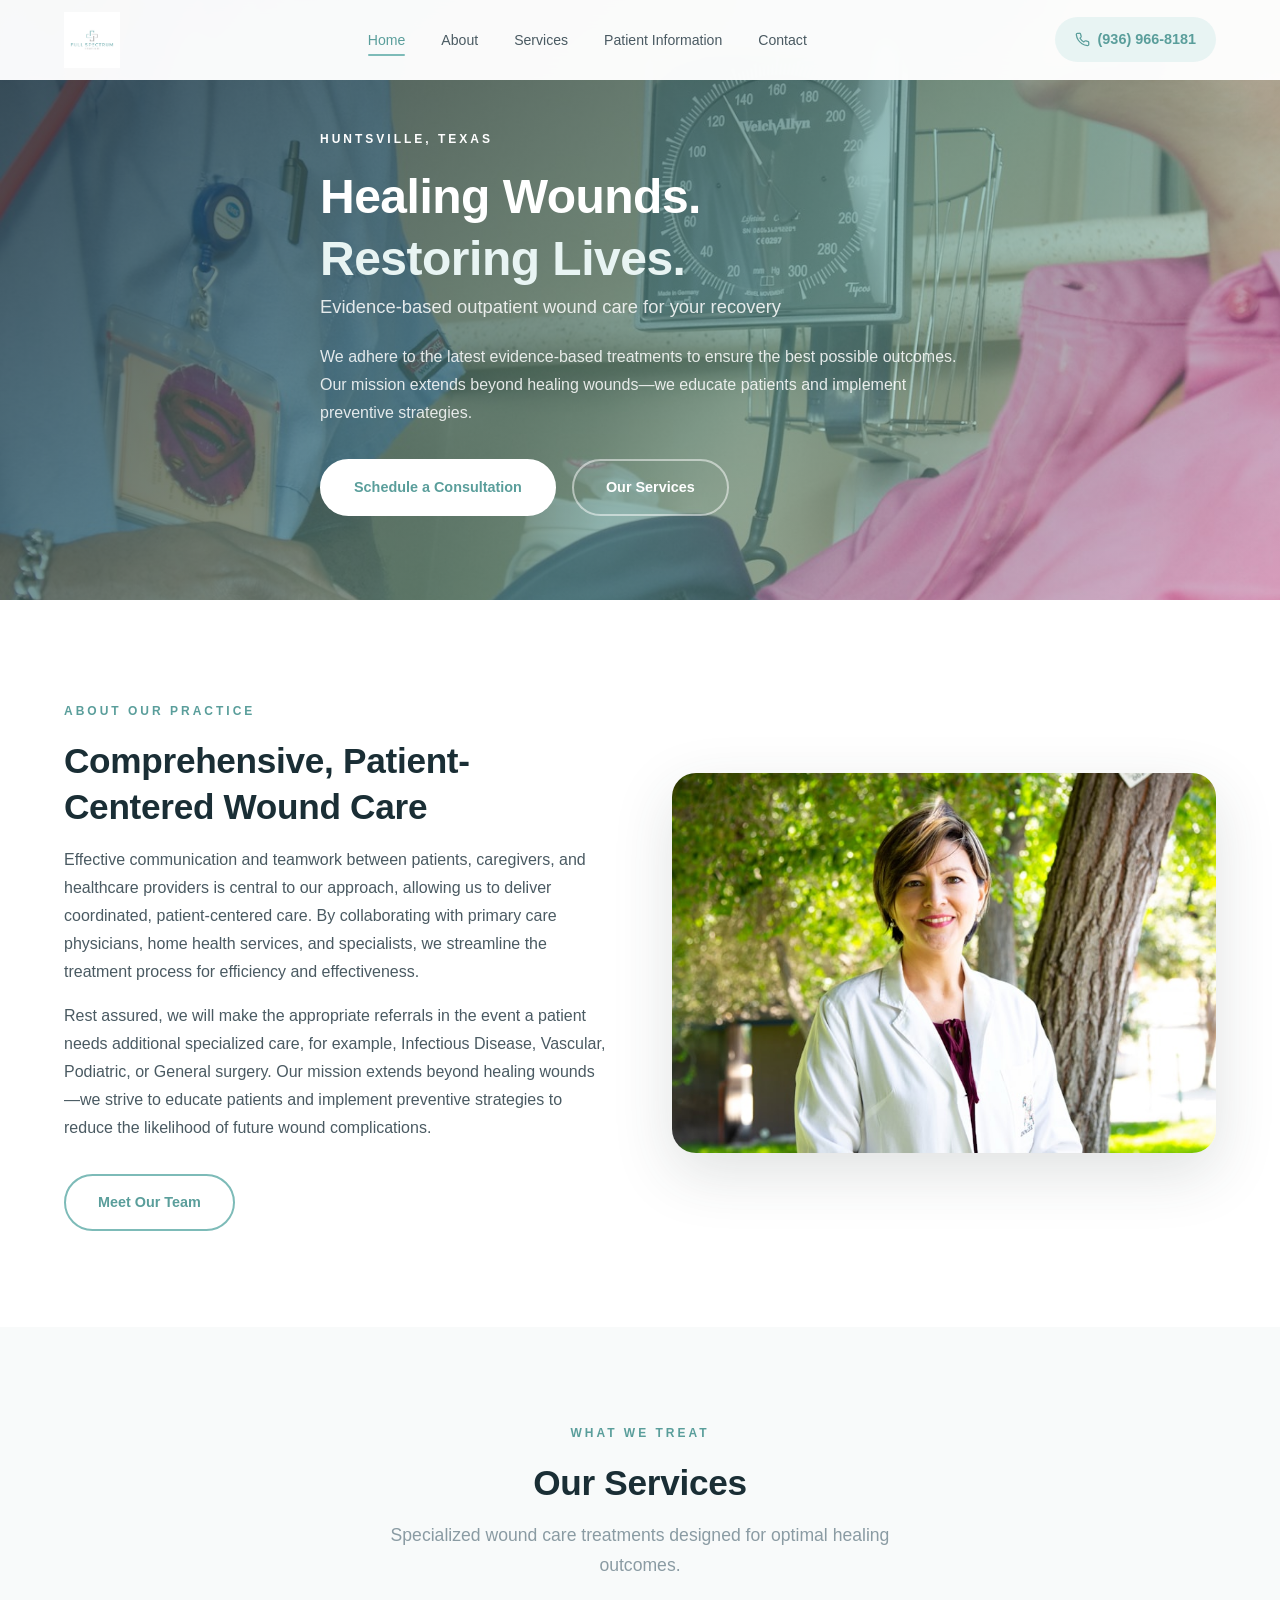
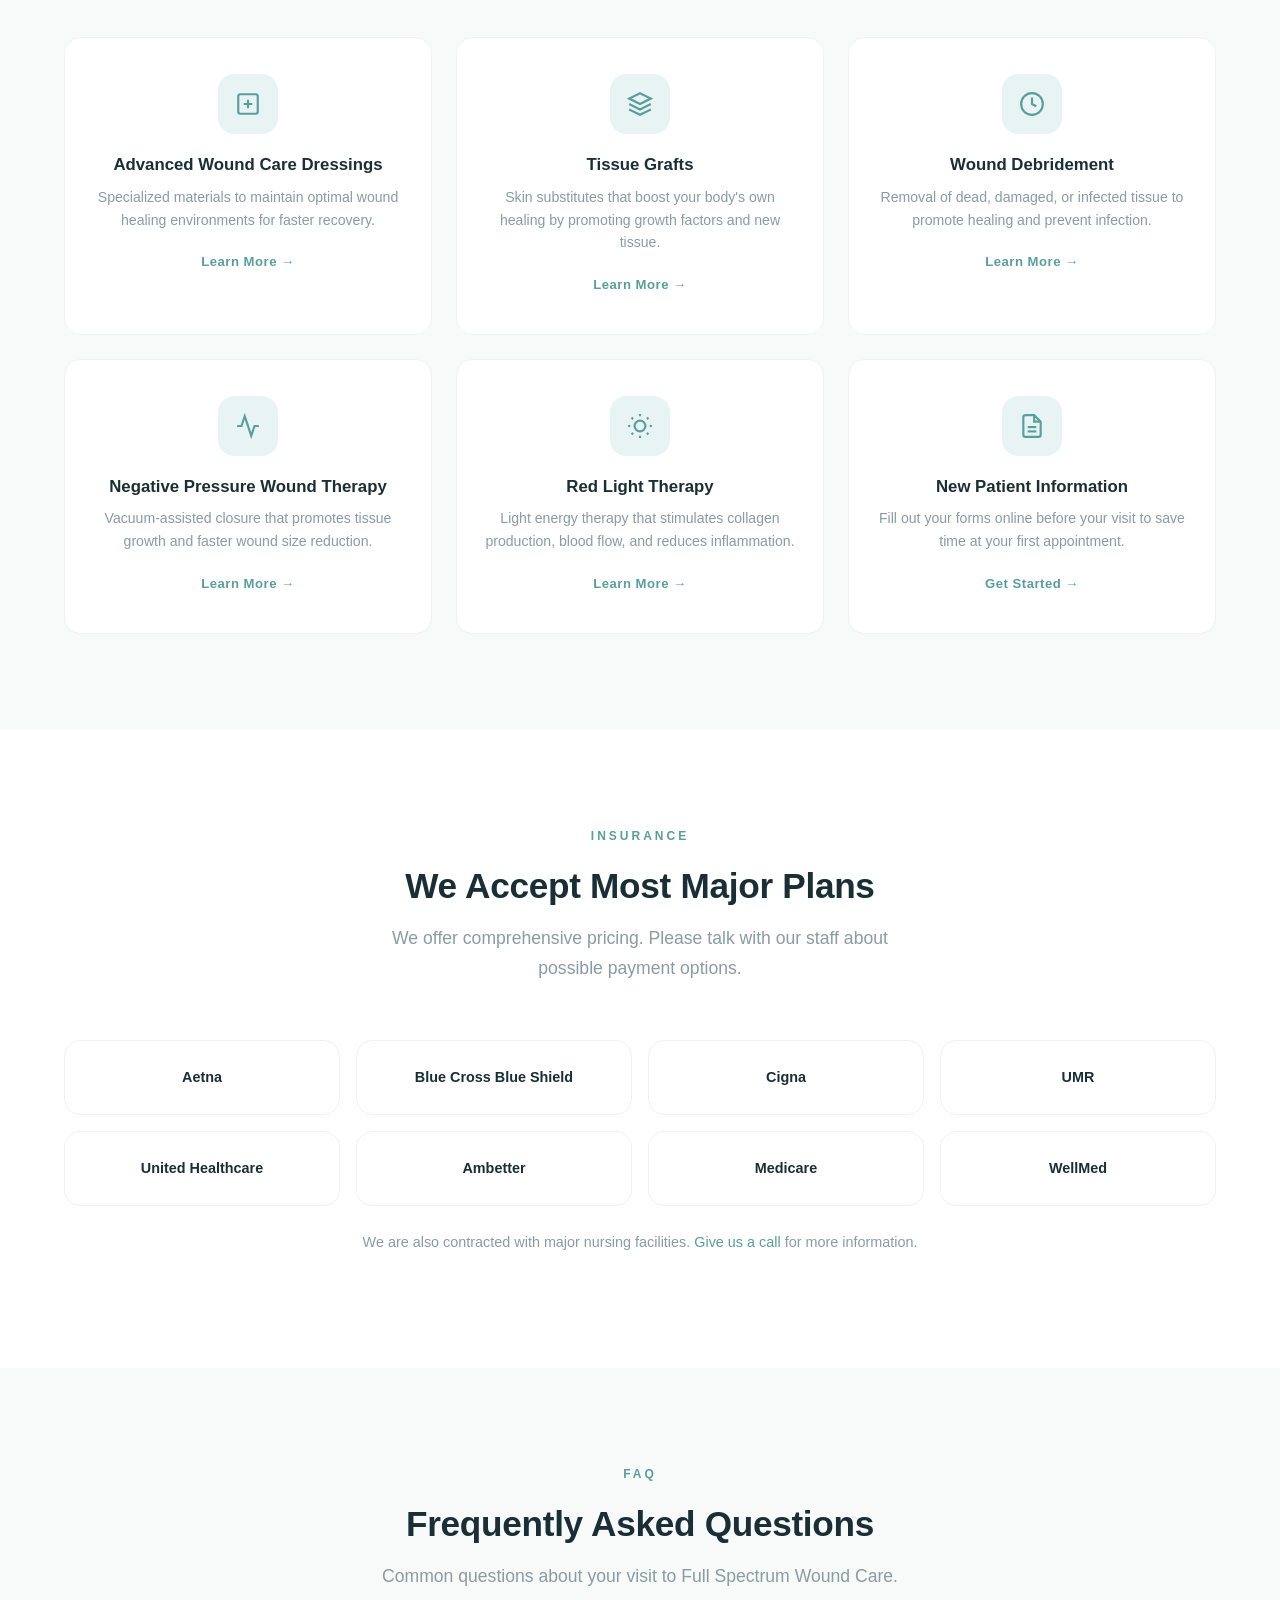
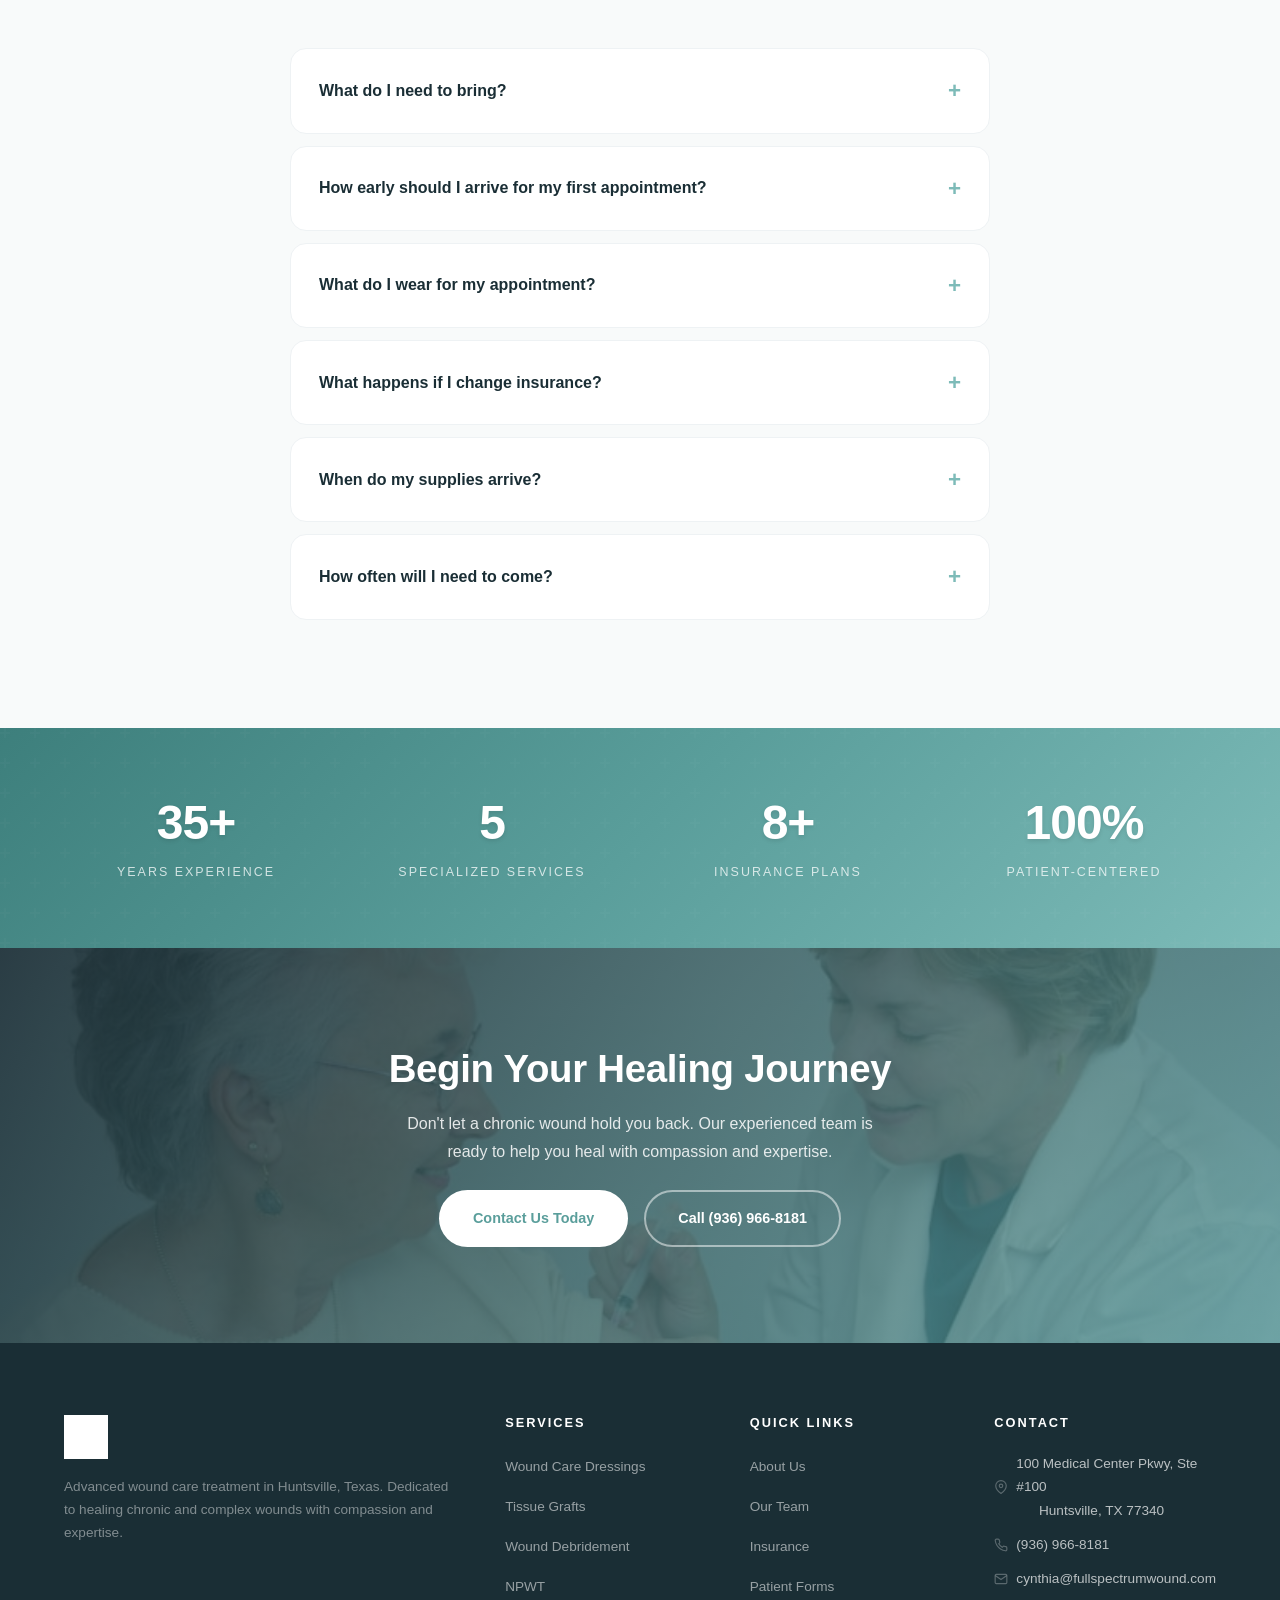
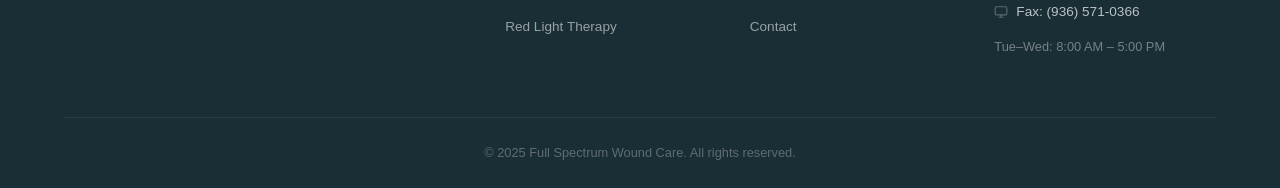
==== index.html @ 44444a61 "v2: major polish - dark hero overlay, gradient stats bar, pill buttons, fixed white space, better sh" ====
<!DOCTYPE html>
<html lang="en">
<head>
  <meta charset="UTF-8">
  <meta name="viewport" content="width=device-width, initial-scale=1.0">
  <title>Full Spectrum Wound Care | Huntsville, TX</title>
  <link rel="icon" href="favicon.ico" />
  <link rel="stylesheet" href="styles.css" />
</head>
<body>

  <!-- Navigation -->
  <nav class="navbar">
    <div class="container">
      <a href="index.html" class="nav-logo"><img src="logo.png" alt="Full Spectrum Wound Care" /></a>
      <ul class="nav-links">
        <li><a href="index.html" class="active">Home</a></li>
        <li><a href="about.html">About</a></li>
        <li><a href="services.html">Services</a></li>
        <li><a href="patient-info.html">Patient Information</a></li>
        <li><a href="contact.html">Contact</a></li>
      </ul>
      <a href="tel:9369668181" class="nav-phone">
        <svg viewBox="0 0 24 24" fill="none" stroke="currentColor" stroke-width="2"><path d="M22 16.92v3a2 2 0 01-2.18 2 19.79 19.79 0 01-8.63-3.07 19.5 19.5 0 01-6-6 19.79 19.79 0 01-3.07-8.67A2 2 0 014.11 2h3a2 2 0 012 1.72c.127.96.361 1.903.7 2.81a2 2 0 01-.45 2.11L8.09 9.91a16 16 0 006 6l1.27-1.27a2 2 0 012.11-.45c.907.339 1.85.573 2.81.7A2 2 0 0122 16.92z"/></svg>
        (936) 966-8181
      </a>
      <button class="mobile-toggle" aria-label="Menu">
        <span></span><span></span><span></span>
      </button>
    </div>
  </nav>

  <!-- Hero -->
  <section class="hero-with-image">
    <style>.hero-with-image::before { background-image: url('images/hero-bg.jpg'); }</style>
    <div class="container">
      <div class="hero-content">
        <span class="section-label">Huntsville, Texas</span>
        <h1>Healing Wounds.<br><span>Restoring Lives.</span></h1>
        <p class="tagline">Evidence-based outpatient wound care for your recovery</p>
        <p>We adhere to the latest evidence-based treatments to ensure the best possible outcomes. Our mission extends beyond healing wounds—we educate patients and implement preventive strategies.</p>
        <div class="hero-buttons">
          <a href="contact.html" class="btn btn-white">Schedule a Consultation</a>
          <a href="services.html" class="btn btn-white-outline">Our Services</a>
        </div>
      </div>
    </div>
  </section>

  <!-- About Intro with Image -->
  <section class="section">
    <div class="container">
      <div class="feature-row fade-in">
        <div>
          <span class="section-label">About Our Practice</span>
          <h2>Comprehensive, Patient-Centered Wound Care</h2>
          <p>Effective communication and teamwork between patients, caregivers, and healthcare providers is central to our approach, allowing us to deliver coordinated, patient-centered care. By collaborating with primary care physicians, home health services, and specialists, we streamline the treatment process for efficiency and effectiveness.</p>
          <p>Rest assured, we will make the appropriate referrals in the event a patient needs additional specialized care, for example, Infectious Disease, Vascular, Podiatric, or General surgery. Our mission extends beyond healing wounds—we strive to educate patients and implement preventive strategies to reduce the likelihood of future wound complications.</p>
          <a href="about.html" class="btn btn-outline" style="margin-top: 16px;">Meet Our Team</a>
        </div>
        <div class="feature-image">
          <img src="images/nurse-care.jpg" alt="Healthcare provider caring for a patient" />
        </div>
      </div>
    </div>
  </section>

  <!-- Services -->
  <section class="section section-alt">
    <div class="container">
      <div class="fade-in">
        <span class="section-label" style="display: block; text-align: center;">What We Treat</span>
        <h2 class="section-title">Our Services</h2>
        <p class="section-subtitle">Specialized wound care treatments designed for optimal healing outcomes.</p>
      </div>
      <div class="services-grid">
        <a href="services.html#advanced-dressings" class="service-card fade-in">
          <div class="service-icon">
            <svg viewBox="0 0 24 24" fill="none" stroke="currentColor" stroke-width="2"><rect x="3" y="3" width="18" height="18" rx="2"/><path d="M12 8v8m-4-4h8"/></svg>
          </div>
          <h3>Advanced Wound Care Dressings</h3>
          <p>Specialized materials to maintain optimal wound healing environments for faster recovery.</p>
          <span class="learn-more">Learn More →</span>
        </a>
        <a href="services.html#tissue-grafts" class="service-card fade-in">
          <div class="service-icon">
            <svg viewBox="0 0 24 24" fill="none" stroke="currentColor" stroke-width="2"><path d="M12 2L2 7l10 5 10-5-10-5zM2 17l10 5 10-5M2 12l10 5 10-5"/></svg>
          </div>
          <h3>Tissue Grafts</h3>
          <p>Skin substitutes that boost your body's own healing by promoting growth factors and new tissue.</p>
          <span class="learn-more">Learn More →</span>
        </a>
        <a href="services.html#debridement" class="service-card fade-in">
          <div class="service-icon">
            <svg viewBox="0 0 24 24" fill="none" stroke="currentColor" stroke-width="2"><circle cx="12" cy="12" r="10"/><path d="M12 6v6l4 2"/></svg>
          </div>
          <h3>Wound Debridement</h3>
          <p>Removal of dead, damaged, or infected tissue to promote healing and prevent infection.</p>
          <span class="learn-more">Learn More →</span>
        </a>
        <a href="services.html#npwt" class="service-card fade-in">
          <div class="service-icon">
            <svg viewBox="0 0 24 24" fill="none" stroke="currentColor" stroke-width="2"><path d="M22 12h-4l-3 9L9 3l-3 9H2"/></svg>
          </div>
          <h3>Negative Pressure Wound Therapy</h3>
          <p>Vacuum-assisted closure that promotes tissue growth and faster wound size reduction.</p>
          <span class="learn-more">Learn More →</span>
        </a>
        <a href="services.html#red-light" class="service-card fade-in">
          <div class="service-icon">
            <svg viewBox="0 0 24 24" fill="none" stroke="currentColor" stroke-width="2"><circle cx="12" cy="12" r="5"/><path d="M12 1v2m0 18v2M4.22 4.22l1.42 1.42m12.72 12.72l1.42 1.42M1 12h2m18 0h2M4.22 19.78l1.42-1.42M18.36 5.64l1.42-1.42"/></svg>
          </div>
          <h3>Red Light Therapy</h3>
          <p>Light energy therapy that stimulates collagen production, blood flow, and reduces inflammation.</p>
          <span class="learn-more">Learn More →</span>
        </a>
        <a href="patient-info.html" class="service-card fade-in">
          <div class="service-icon">
            <svg viewBox="0 0 24 24" fill="none" stroke="currentColor" stroke-width="2"><path d="M14 2H6a2 2 0 00-2 2v16a2 2 0 002 2h12a2 2 0 002-2V8z"/><polyline points="14 2 14 8 20 8"/><line x1="16" y1="13" x2="8" y2="13"/><line x1="16" y1="17" x2="8" y2="17"/></svg>
          </div>
          <h3>New Patient Information</h3>
          <p>Fill out your forms online before your visit to save time at your first appointment.</p>
          <span class="learn-more">Get Started →</span>
        </a>
      </div>
    </div>
  </section>

  <!-- Insurance -->
  <section class="section">
    <div class="container">
      <div class="fade-in">
        <span class="section-label" style="display: block; text-align: center;">Insurance</span>
        <h2 class="section-title">We Accept Most Major Plans</h2>
        <p class="section-subtitle">We offer comprehensive pricing. Please talk with our staff about possible payment options.</p>
      </div>
      <div class="insurance-grid fade-in">
        <div class="insurance-item">Aetna</div>
        <div class="insurance-item">Blue Cross Blue Shield</div>
        <div class="insurance-item">Cigna</div>
        <div class="insurance-item">UMR</div>
        <div class="insurance-item">United Healthcare</div>
        <div class="insurance-item">Ambetter</div>
        <div class="insurance-item">Medicare</div>
        <div class="insurance-item">WellMed</div>
      </div>
      <p style="text-align: center; margin-top: 24px; color: var(--text-light); font-size: 0.9rem;">We are also contracted with major nursing facilities. <a href="contact.html">Give us a call</a> for more information.</p>
    </div>
  </section>

  <!-- FAQ -->
  <section class="section section-alt">
    <div class="container">
      <div class="fade-in">
        <span class="section-label" style="display: block; text-align: center;">FAQ</span>
        <h2 class="section-title">Frequently Asked Questions</h2>
        <p class="section-subtitle">Common questions about your visit to Full Spectrum Wound Care.</p>
      </div>
      <div style="max-width: 700px; margin: 0 auto;" class="fade-in">
        <div class="faq-item">
          <div class="faq-question">What do I need to bring? <span class="icon">+</span></div>
          <div class="faq-answer"><div class="faq-answer-inner">Any supplies you use for your wound.</div></div>
        </div>
        <div class="faq-item">
          <div class="faq-question">How early should I arrive for my first appointment? <span class="icon">+</span></div>
          <div class="faq-answer"><div class="faq-answer-inner">If you have already filled out your forms from the website, 10 minutes before your appointment is ideal. If you have not completed the forms, we recommend you arrive 15–20 minutes before your appointment.</div></div>
        </div>
        <div class="faq-item">
          <div class="faq-question">What do I wear for my appointment? <span class="icon">+</span></div>
          <div class="faq-answer"><div class="faq-answer-inner">Comfortable clothing that allows easy access to expose the wound.</div></div>
        </div>
        <div class="faq-item">
          <div class="faq-question">What happens if I change insurance? <span class="icon">+</span></div>
          <div class="faq-answer"><div class="faq-answer-inner">Please give us a call or let us know at your next appointment.</div></div>
        </div>
        <div class="faq-item">
          <div class="faq-question">When do my supplies arrive? <span class="icon">+</span></div>
          <div class="faq-answer"><div class="faq-answer-inner">Your supplies will arrive within 1 week from your first appointment. If not, please give us a call. We do not send supplies if you have home health.</div></div>
        </div>
        <div class="faq-item">
          <div class="faq-question">How often will I need to come? <span class="icon">+</span></div>
          <div class="faq-answer"><div class="faq-answer-inner">Once a week until the wound clears up. Wound care is very patient-specific and your treatment plan is tailored to fit your situation.</div></div>
        </div>
      </div>
    </div>
  </section>

  <!-- Stats -->
  <div class="stats-bar">
    <div class="container">
      <div class="stats-grid">
        <div class="stat-item"><h3>35+</h3><p>Years Experience</p></div>
        <div class="stat-item"><h3>5</h3><p>Specialized Services</p></div>
        <div class="stat-item"><h3>8+</h3><p>Insurance Plans</p></div>
        <div class="stat-item"><h3>100%</h3><p>Patient-Centered</p></div>
      </div>
    </div>
  </div>

  <!-- CTA with background -->
  <section class="cta-section">
    <div class="container">
      <h2>Begin Your Healing Journey</h2>
      <p style="max-width: 500px; margin: 0 auto 24px;">Don't let a chronic wound hold you back. Our experienced team is ready to help you heal with compassion and expertise.</p>
      <div style="display: flex; gap: 16px; justify-content: center; flex-wrap: wrap;">
        <a href="contact.html" class="btn btn-white">Contact Us Today</a>
        <a href="tel:9369668181" class="btn btn-white-outline">Call (936) 966-8181</a>
      </div>
    </div>
  </section>

  <!-- Footer -->
  <footer class="footer">
    <div class="container">
      <div class="footer-grid">
        <div class="footer-brand">
          <img src="logo.png" alt="Full Spectrum Wound Care" />
          <p>Advanced wound care treatment in Huntsville, Texas. Dedicated to healing chronic and complex wounds with compassion and expertise.</p>
        </div>
        <div>
          <h4>Services</h4>
          <ul>
            <li><a href="services.html#advanced-dressings">Wound Care Dressings</a></li>
            <li><a href="services.html#tissue-grafts">Tissue Grafts</a></li>
            <li><a href="services.html#debridement">Wound Debridement</a></li>
            <li><a href="services.html#npwt">NPWT</a></li>
            <li><a href="services.html#red-light">Red Light Therapy</a></li>
          </ul>
        </div>
        <div>
          <h4>Quick Links</h4>
          <ul>
            <li><a href="about.html">About Us</a></li>
            <li><a href="about.html">Our Team</a></li>
            <li><a href="patient-info.html">Insurance</a></li>
            <li><a href="new-patient-form.html">Patient Forms</a></li>
            <li><a href="contact.html">Contact</a></li>
          </ul>
        </div>
        <div class="footer-info">
          <h4>Contact</h4>
          <p><svg viewBox="0 0 24 24" fill="none" stroke="currentColor" stroke-width="2"><path d="M21 10c0 7-9 13-9 13s-9-6-9-13a9 9 0 0118 0z"/><circle cx="12" cy="10" r="3"/></svg> 100 Medical Center Pkwy, Ste #100<br>&nbsp;&nbsp;&nbsp;&nbsp;&nbsp;&nbsp;Huntsville, TX 77340</p>
          <p><svg viewBox="0 0 24 24" fill="none" stroke="currentColor" stroke-width="2"><path d="M22 16.92v3a2 2 0 01-2.18 2 19.79 19.79 0 01-8.63-3.07 19.5 19.5 0 01-6-6 19.79 19.79 0 01-3.07-8.67A2 2 0 014.11 2h3a2 2 0 012 1.72c.127.96.361 1.903.7 2.81a2 2 0 01-.45 2.11L8.09 9.91a16 16 0 006 6l1.27-1.27a2 2 0 012.11-.45c.907.339 1.85.573 2.81.7A2 2 0 0122 16.92z"/></svg> (936) 966-8181</p>
          <p><svg viewBox="0 0 24 24" fill="none" stroke="currentColor" stroke-width="2"><path d="M4 4h16c1.1 0 2 .9 2 2v12c0 1.1-.9 2-2 2H4c-1.1 0-2-.9-2-2V6c0-1.1.9-2 2-2z"/><polyline points="22,6 12,13 2,6"/></svg> cynthia@fullspectrumwound.com</p>
          <p><svg viewBox="0 0 24 24" fill="none" stroke="currentColor" stroke-width="2"><rect x="2" y="3" width="20" height="14" rx="2"/><path d="M8 21h8m-4-4v4"/></svg> Fax: (936) 571-0366</p>
          <p style="margin-top: 12px; font-size: 0.8rem; color: rgba(255,255,255,0.4);">Tue–Wed: 8:00 AM – 5:00 PM</p>
        </div>
      </div>
      <div class="footer-bottom">
        &copy; 2025 Full Spectrum Wound Care. All rights reserved.
      </div>
    </div>
  </footer>

  <button class="back-to-top" aria-label="Back to top">
    <svg width="20" height="20" viewBox="0 0 24 24" fill="none" stroke="currentColor" stroke-width="2"><polyline points="18 15 12 9 6 15"/></svg>
  </button>

  <script src="script.js"></script>
</body>
</html>
---- styles.css ----
/* ============================================
   Full Spectrum Wound Care — Styles v2
   Colors extracted from official logo
   Inspired by RestorixHealth, Medipark templates
   ============================================ */

:root {
  --teal: #7DBBB8;
  --teal-dark: #5a9e9b;
  --teal-darker: #3d7f7c;
  --teal-light: #e8f4f3;
  --teal-bg: #f2f9f8;
  --grey: #A8A9AB;
  --text-dark: #1a2e35;
  --text-heading: #2d3a3f;
  --text-body: #4a5a62;
  --text-light: #8a9ba3;
  --white: #ffffff;
  --off-white: #f8fafa;
  --border: #dce5e8;
  --border-light: #eef2f4;
  --shadow: rgba(45, 58, 63, 0.06);
  --shadow-md: rgba(45, 58, 63, 0.1);
  --shadow-lg: rgba(45, 58, 63, 0.15);
  --radius: 8px;
  --radius-lg: 16px;
  --radius-xl: 24px;
  --max-width: 1200px;
  --nav-height: 80px;
}

/* Reset & Base */
*, *::before, *::after { margin: 0; padding: 0; box-sizing: border-box; }

html { scroll-behavior: smooth; font-size: 16px; }

body {
  font-family: 'Segoe UI', -apple-system, BlinkMacSystemFont, 'Helvetica Neue', Arial, sans-serif;
  color: var(--text-body);
  background: var(--white);
  line-height: 1.75;
  -webkit-font-smoothing: antialiased;
}

img { max-width: 100%; height: auto; display: block; }
a { color: var(--teal-dark); text-decoration: none; transition: color 0.2s; }
a:hover { color: var(--teal-darker); }

h1, h2, h3, h4, h5 { color: var(--text-dark); line-height: 1.3; font-weight: 700; }
h1 { font-size: 3rem; letter-spacing: -0.5px; }
h2 { font-size: 2.2rem; margin-bottom: 1rem; letter-spacing: -0.3px; }
h3 { font-size: 1.35rem; margin-bottom: 0.75rem; }
h4 { font-size: 1.1rem; margin-bottom: 0.5rem; }
p { margin-bottom: 1rem; }

.container { max-width: var(--max-width); margin: 0 auto; padding: 0 24px; }
.section { padding: 96px 0; }
.section-alt { background: var(--off-white); }
.section-teal { background: var(--teal-bg); }
.section-title { text-align: center; margin-bottom: 16px; }
.section-subtitle {
  text-align: center; color: var(--text-light); font-size: 1.1rem;
  margin-bottom: 56px; max-width: 560px; margin-left: auto; margin-right: auto; line-height: 1.7;
}
.section-label {
  display: inline-block; color: var(--teal-dark); font-size: 0.75rem; font-weight: 700;
  text-transform: uppercase; letter-spacing: 3px; margin-bottom: 16px;
}

/* ============================================
   Navigation
   ============================================ */
.navbar {
  position: fixed; top: 0; left: 0; right: 0; height: var(--nav-height);
  background: rgba(255, 255, 255, 0.97); backdrop-filter: blur(12px);
  border-bottom: 1px solid transparent; z-index: 1000; transition: all 0.3s;
}
.navbar.scrolled { border-bottom-color: var(--border-light); box-shadow: 0 1px 24px var(--shadow); }
.navbar .container { display: flex; align-items: center; justify-content: space-between; height: 100%; }
.nav-logo img { height: 56px; width: auto; }
.nav-links { display: flex; align-items: center; gap: 36px; list-style: none; }
.nav-links a {
  color: var(--text-body); font-size: 0.88rem; font-weight: 500;
  position: relative; padding: 4px 0; transition: color 0.2s;
}
.nav-links a::after {
  content: ''; position: absolute; bottom: -4px; left: 0; width: 0; height: 2px;
  background: var(--teal); border-radius: 1px; transition: width 0.3s;
}
.nav-links a:hover::after, .nav-links a.active::after { width: 100%; }
.nav-links a:hover, .nav-links a.active { color: var(--teal-dark); }
.nav-phone {
  display: flex; align-items: center; gap: 8px; color: var(--teal-dark);
  font-weight: 700; font-size: 0.9rem; background: var(--teal-light);
  padding: 10px 20px; border-radius: 50px; transition: all 0.2s;
}
.nav-phone:hover { background: var(--teal); color: white; }
.nav-phone svg { width: 15px; height: 15px; }
.mobile-toggle { display: none; background: none; border: none; cursor: pointer; padding: 8px; }
.mobile-toggle span { display: block; width: 22px; height: 2px; background: var(--text-dark); margin: 5px 0; transition: all 0.3s; border-radius: 1px; }

/* ============================================
   Hero
   ============================================ */
.hero {
  padding: 160px 0 96px;
  background: linear-gradient(160deg, var(--white) 0%, var(--teal-bg) 50%, var(--teal-light) 100%);
  position: relative; overflow: hidden;
}
.hero::before {
  content: ''; position: absolute; top: -50%; right: -20%; width: 600px; height: 600px;
  background: radial-gradient(circle, rgba(125, 187, 184, 0.08) 0%, transparent 70%); border-radius: 50%;
}
.hero-with-image {
  padding: 0; position: relative; overflow: hidden; min-height: 600px;
  display: flex; align-items: center;
}
.hero-with-image::before {
  content: ''; position: absolute; inset: 0; background-size: cover; background-position: center; z-index: 0;
}
.hero-with-image::after {
  content: ''; position: absolute; inset: 0;
  background: linear-gradient(135deg, rgba(26,46,53,0.82) 0%, rgba(90,158,155,0.6) 60%, rgba(125,187,184,0.3) 100%);
  z-index: 1;
}
.hero-with-image .container { position: relative; z-index: 2; padding-top: 120px; padding-bottom: 80px; }
.hero-with-image h1, .hero-with-image p, .hero-with-image .tagline, .hero-with-image .section-label { color: white; }
.hero-with-image h1 span { color: var(--teal-light); }
.hero-with-image .tagline { opacity: 0.85; }
.hero-with-image p { color: rgba(255,255,255,0.85); }

.hero-content { max-width: 640px; }
.hero h1 span { color: var(--teal); }
.tagline { font-size: 1.15rem; color: var(--text-light); margin-bottom: 20px; font-weight: 400; }
.hero-buttons { display: flex; gap: 16px; flex-wrap: wrap; margin-top: 32px; }

/* Buttons */
.btn {
  display: inline-flex; align-items: center; gap: 8px; padding: 14px 32px;
  border-radius: 50px; font-size: 0.9rem; font-weight: 600; cursor: pointer;
  transition: all 0.3s; border: 2px solid transparent; text-decoration: none;
}
.btn-primary { background: var(--teal); color: var(--white); border-color: var(--teal); }
.btn-primary:hover {
  background: var(--teal-dark); border-color: var(--teal-dark); color: var(--white);
  transform: translateY(-2px); box-shadow: 0 8px 24px rgba(125, 187, 184, 0.35);
}
.btn-outline { background: transparent; color: var(--teal-dark); border-color: var(--teal); }
.btn-outline:hover { background: var(--teal); color: var(--white); transform: translateY(-2px); }
.btn-white { background: white; color: var(--teal-dark); border-color: white; }
.btn-white:hover { background: var(--teal-light); transform: translateY(-2px); }
.btn-white-outline { background: transparent; color: white; border-color: rgba(255,255,255,0.5); }
.btn-white-outline:hover { background: rgba(255,255,255,0.15); border-color: white; color: white; }

/* ============================================
   Feature Row (image + text side by side)
   ============================================ */
.feature-row { display: grid; grid-template-columns: 1fr 1fr; gap: 64px; align-items: center; }
.feature-row.reverse { direction: rtl; }
.feature-row.reverse > * { direction: ltr; }
.feature-image { border-radius: var(--radius-xl); overflow: hidden; box-shadow: 0 20px 60px var(--shadow-lg); }
.feature-image img { width: 100%; height: 380px; object-fit: cover; }

/* ============================================
   Service Cards
   ============================================ */
.services-grid { display: grid; grid-template-columns: repeat(3, 1fr); gap: 24px; }
.service-card {
  background: var(--white); border: 1px solid var(--border-light); border-radius: var(--radius-lg);
  padding: 36px 28px; text-align: center; transition: all 0.3s; text-decoration: none; display: block;
}
.service-card:hover {
  transform: translateY(-6px); box-shadow: 0 16px 48px var(--shadow-md);
  border-color: var(--teal);
}
.service-icon {
  width: 60px; height: 60px; background: var(--teal-light); border-radius: var(--radius-lg);
  display: flex; align-items: center; justify-content: center; margin: 0 auto 20px; color: var(--teal-dark);
  transition: all 0.3s;
}
.service-card:hover .service-icon { background: var(--teal); color: white; }
.service-icon svg { width: 26px; height: 26px; }
.service-card h3 { font-size: 1.05rem; margin-bottom: 10px; color: var(--text-dark); }
.service-card p { font-size: 0.88rem; color: var(--text-light); margin-bottom: 16px; line-height: 1.6; }
.service-card .learn-more { color: var(--teal-dark); font-size: 0.82rem; font-weight: 600; letter-spacing: 0.5px; }

/* ============================================
   Stats Bar
   ============================================ */
.stats-bar {
  background: linear-gradient(135deg, var(--teal-darker) 0%, var(--teal-dark) 50%, var(--teal) 100%);
  padding: 56px 0; position: relative; overflow: hidden;
}
.stats-bar::before {
  content: ''; position: absolute; inset: 0;
  background: url("data:image/svg+xml,%3Csvg width='60' height='60' viewBox='0 0 60 60' xmlns='http://www.w3.org/2000/svg'%3E%3Cg fill='none' fill-rule='evenodd'%3E%3Cg fill='%23ffffff' fill-opacity='0.04'%3E%3Cpath d='M36 34v-4h-2v4h-4v2h4v4h2v-4h4v-2h-4zm0-30V0h-2v4h-4v2h4v4h2V6h4V4h-4zM6 34v-4H4v4H0v2h4v4h2v-4h4v-2H6zM6 4V0H4v4H0v2h4v4h2V6h4V4H6z'/%3E%3C/g%3E%3C/g%3E%3C/svg%3E");
  opacity: 0.5;
}
.stats-grid { display: grid; grid-template-columns: repeat(4, 1fr); gap: 32px; text-align: center; position: relative; z-index: 1; }
.stat-item { padding: 8px 0; }
.stat-item h3 {
  color: white; font-size: 3rem; margin-bottom: 8px; font-weight: 800; letter-spacing: -1px;
  text-shadow: 0 2px 4px rgba(0,0,0,0.1);
}
.stat-item p {
  color: rgba(255,255,255,0.75); font-size: 0.78rem; text-transform: uppercase;
  letter-spacing: 2px; margin: 0; font-weight: 500;
}

/* ============================================
   CTA Section
   ============================================ */
.cta-section { position: relative; padding: 96px 0; text-align: center; overflow: hidden; }
.cta-section::before { content: ''; position: absolute; inset: 0; background: url('images/elderly-care.jpg') center/cover no-repeat; z-index: 0; }
.cta-section::after {
  content: ''; position: absolute; inset: 0;
  background: linear-gradient(135deg, rgba(26,46,53,0.88) 0%, rgba(90,158,155,0.75) 100%); z-index: 1;
}
.cta-section .container { position: relative; z-index: 2; }
.cta-section h2 { color: white; font-size: 2.4rem; }
.cta-section p { color: rgba(255,255,255,0.85); }

/* ============================================
   Team
   ============================================ */
.team-grid { display: grid; grid-template-columns: repeat(2, 1fr); gap: 32px; }
.team-card {
  background: var(--white); border: 1px solid var(--border-light); border-radius: var(--radius-lg);
  padding: 36px; transition: all 0.3s;
}
.team-card:hover { box-shadow: 0 12px 40px var(--shadow-md); transform: translateY(-2px); }
.team-header { display: flex; align-items: center; gap: 20px; margin-bottom: 20px; }
.team-avatar {
  width: 72px; height: 72px; border-radius: 50%; background: linear-gradient(135deg, var(--teal-light) 0%, var(--teal) 100%);
  display: flex; align-items: center; justify-content: center; font-size: 1.3rem;
  font-weight: 700; color: white; flex-shrink: 0; box-shadow: 0 4px 12px rgba(125,187,184,0.3);
}
.team-info h3 { margin-bottom: 4px; font-size: 1.15rem; }
.team-info .role { color: var(--teal); font-size: 0.82rem; font-weight: 600; letter-spacing: 0.3px; }
.team-card p { font-size: 0.9rem; line-height: 1.75; }
.team-quote {
  background: var(--teal-bg); border-left: 4px solid var(--teal); padding: 20px 24px;
  border-radius: 0 var(--radius) var(--radius) 0; margin-top: 16px;
  font-style: italic; color: var(--text-dark); font-size: 1.05rem;
}
.team-quote cite { display: block; margin-top: 8px; font-style: normal; font-weight: 600; color: var(--teal-dark); font-size: 0.85rem; }

/* ============================================
   Services Detail (accordion)
   ============================================ */
.service-detail {
  background: var(--white); border: 1px solid var(--border-light);
  border-radius: var(--radius-lg); margin-bottom: 16px; overflow: hidden;
  transition: box-shadow 0.3s;
}
.service-detail:hover { box-shadow: 0 4px 20px var(--shadow); }
.service-detail-header {
  padding: 24px 32px; cursor: pointer; display: flex; align-items: center;
  justify-content: space-between; transition: background 0.2s;
}
.service-detail-header:hover { background: var(--off-white); }
.service-detail-header h3 { margin: 0; display: flex; align-items: center; gap: 12px; }
.service-detail-header .chevron { transition: transform 0.3s; color: var(--teal); font-size: 1.2rem; }
.service-detail.open .chevron { transform: rotate(180deg); }
.service-detail-body { max-height: 0; overflow: hidden; transition: max-height 0.4s ease; }
.service-detail.open .service-detail-body { max-height: 5000px; }
.service-detail-content { padding: 0 32px 32px; }
.service-detail-content h4 { color: var(--teal-dark); margin-top: 24px; margin-bottom: 12px; font-size: 1rem; }
.service-detail-content h4:first-child { margin-top: 0; }
.service-detail-content ul { padding-left: 0; list-style: none; margin-bottom: 16px; }
.service-detail-content ul li {
  padding: 10px 0 10px 28px; position: relative; border-bottom: 1px solid var(--border-light);
  font-size: 0.92rem;
}
.service-detail-content ul li:last-child { border-bottom: none; }
.service-detail-content ul li::before {
  content: ''; position: absolute; left: 0; top: 18px; width: 8px; height: 8px;
  background: var(--teal); border-radius: 50%;
}
.service-detail-content ul li strong { color: var(--text-dark); }

/* ============================================
   FAQ
   ============================================ */
.faq-item {
  background: var(--white); border: 1px solid var(--border-light);
  border-radius: var(--radius-lg); margin-bottom: 12px; overflow: hidden;
  transition: box-shadow 0.2s;
}
.faq-item:hover { box-shadow: 0 2px 12px var(--shadow); }
.faq-question {
  padding: 22px 28px; cursor: pointer; display: flex; align-items: center;
  justify-content: space-between; font-weight: 600; color: var(--text-dark);
  font-size: 1rem; transition: background 0.2s;
}
.faq-question:hover { background: var(--off-white); }
.faq-question .icon { font-size: 1.4rem; color: var(--teal); transition: transform 0.3s; flex-shrink: 0; margin-left: 16px; }
.faq-item.open .faq-question .icon { transform: rotate(45deg); }
.faq-item.open .faq-question { background: var(--teal-bg); }
.faq-answer { max-height: 0; overflow: hidden; transition: max-height 0.3s ease; }
.faq-answer-inner { padding: 0 28px 22px; color: var(--text-body); font-size: 0.95rem; line-height: 1.7; }
.faq-item.open .faq-answer { max-height: 300px; }

/* ============================================
   Insurance
   ============================================ */
.insurance-grid { display: grid; grid-template-columns: repeat(4, 1fr); gap: 16px; }
.insurance-item {
  background: var(--white); border: 1px solid var(--border-light); border-radius: var(--radius-lg);
  padding: 24px 16px; text-align: center; font-weight: 600; color: var(--text-dark);
  font-size: 0.9rem; transition: all 0.2s;
}
.insurance-item:hover { border-color: var(--teal); box-shadow: 0 4px 16px var(--shadow); transform: translateY(-2px); }

/* ============================================
   Contact
   ============================================ */
.contact-grid { display: grid; grid-template-columns: 1fr 1fr; gap: 48px; }
.contact-form { display: flex; flex-direction: column; gap: 20px; }
.form-group { display: flex; flex-direction: column; gap: 6px; }
.form-group label { font-weight: 600; font-size: 0.82rem; color: var(--text-dark); letter-spacing: 0.3px; }
.form-group input, .form-group textarea, .form-group select {
  padding: 14px 18px; border: 1px solid var(--border); border-radius: var(--radius-lg);
  font-size: 0.92rem; font-family: inherit; color: var(--text-body);
  transition: border-color 0.2s, box-shadow 0.2s; background: var(--white);
}
.form-group input:focus, .form-group textarea:focus, .form-group select:focus {
  outline: none; border-color: var(--teal); box-shadow: 0 0 0 4px rgba(125, 187, 184, 0.12);
}
.form-group textarea { min-height: 120px; resize: vertical; }

.contact-info-card { background: var(--teal-bg); border-radius: var(--radius-xl); padding: 36px; }
.contact-info-item { display: flex; align-items: flex-start; gap: 16px; margin-bottom: 28px; }
.contact-info-item:last-child { margin-bottom: 0; }
.contact-info-icon {
  width: 44px; height: 44px; background: var(--teal); border-radius: var(--radius);
  display: flex; align-items: center; justify-content: center; color: white; flex-shrink: 0;
}
.contact-info-icon svg { width: 18px; height: 18px; }
.contact-info-text h4 { margin-bottom: 4px; font-size: 0.9rem; }
.contact-info-text p { margin: 0; font-size: 0.88rem; color: var(--text-body); }

.emergency-notice {
  background: #fef2f2; border: 1px solid #fecaca; border-radius: var(--radius-lg);
  padding: 16px 20px; margin-bottom: 24px; color: #991b1b; font-size: 0.88rem; font-weight: 500;
}
.provider-notice {
  background: var(--teal-light); border: 1px solid var(--teal); border-radius: var(--radius-lg);
  padding: 16px 20px; margin-top: 24px; font-size: 0.88rem;
}

/* ============================================
   Patient Info
   ============================================ */
.patient-options { display: grid; grid-template-columns: 1fr 1fr; gap: 32px; margin-bottom: 48px; }
.patient-option-card {
  background: var(--white); border: 2px solid var(--border-light); border-radius: var(--radius-xl);
  padding: 48px 32px; text-align: center; transition: all 0.3s;
}
.patient-option-card:hover { border-color: var(--teal); box-shadow: 0 12px 40px var(--shadow-md); transform: translateY(-4px); }
.patient-option-card .option-icon {
  width: 72px; height: 72px; background: linear-gradient(135deg, var(--teal-light), var(--teal-bg));
  border-radius: 50%; display: flex; align-items: center; justify-content: center;
  margin: 0 auto 24px; color: var(--teal-dark);
}
.patient-option-card .option-icon svg { width: 30px; height: 30px; }
.patient-option-card h3 { margin-bottom: 12px; }
.patient-option-card p { font-size: 0.88rem; color: var(--text-light); margin-bottom: 24px; }

/* Map */
.map-container { border-radius: var(--radius-xl); overflow: hidden; border: 1px solid var(--border-light); margin-top: 32px; }
.map-container iframe { width: 100%; height: 300px; border: none; }

/* ============================================
   Footer
   ============================================ */
.footer { background: var(--text-dark); color: rgba(255, 255, 255, 0.7); padding: 72px 0 24px; }
.footer-grid { display: grid; grid-template-columns: 2fr 1fr 1fr 1fr; gap: 48px; margin-bottom: 48px; }
.footer-brand img { height: 44px; margin-bottom: 16px; filter: brightness(10); }
.footer-brand p { font-size: 0.85rem; line-height: 1.7; color: rgba(255, 255, 255, 0.45); }
.footer h4 { color: var(--white); font-size: 0.8rem; text-transform: uppercase; letter-spacing: 2px; margin-bottom: 20px; }
.footer ul { list-style: none; }
.footer ul li { margin-bottom: 12px; }
.footer ul li a { color: rgba(255, 255, 255, 0.55); font-size: 0.85rem; transition: color 0.2s; }
.footer ul li a:hover { color: var(--teal); }
.footer-info p { font-size: 0.85rem; margin-bottom: 10px; display: flex; align-items: center; gap: 8px; }
.footer-info svg { width: 14px; height: 14px; flex-shrink: 0; opacity: 0.4; }
.footer-bottom { border-top: 1px solid rgba(255, 255, 255, 0.08); padding-top: 24px; text-align: center; font-size: 0.8rem; color: rgba(255, 255, 255, 0.3); }

/* ============================================
   Back to Top
   ============================================ */
.back-to-top {
  position: fixed; bottom: 32px; right: 32px; width: 48px; height: 48px;
  background: var(--teal); color: white; border: none; border-radius: var(--radius-lg);
  cursor: pointer; display: flex; align-items: center; justify-content: center;
  opacity: 0; visibility: hidden; transition: all 0.3s;
  box-shadow: 0 8px 24px rgba(125, 187, 184, 0.3); z-index: 999;
}
.back-to-top.visible { opacity: 1; visibility: visible; }
.back-to-top:hover { background: var(--teal-dark); transform: translateY(-3px); }

/* ============================================
   New Patient Form
   ============================================ */
.form-page-container { max-width: 900px; margin: 0 auto; }
.form-section {
  background: var(--white); border: 1px solid var(--border-light);
  border-radius: var(--radius-xl); padding: 36px; margin-bottom: 24px;
}
.form-section h3 {
  color: var(--teal-dark); border-bottom: 2px solid var(--teal-light);
  padding-bottom: 12px; margin-bottom: 24px;
}
.form-row { display: grid; grid-template-columns: 1fr 1fr; gap: 20px; }
.form-row-3 { display: grid; grid-template-columns: 1fr 1fr 1fr; gap: 20px; }
.form-group-inline { display: flex; align-items: center; gap: 12px; flex-wrap: wrap; }
.checkbox-grid { display: grid; grid-template-columns: repeat(3, 1fr); gap: 6px; }
.checkbox-item {
  display: flex; align-items: center; gap: 8px; padding: 7px 10px;
  border-radius: 6px; font-size: 0.84rem; transition: background 0.2s; cursor: pointer;
}
.checkbox-item:hover { background: var(--teal-bg); }
.checkbox-item input[type="checkbox"], .checkbox-item input[type="radio"] { accent-color: var(--teal); width: 16px; height: 16px; }

.med-table { width: 100%; border-collapse: collapse; margin-bottom: 12px; }
.med-table th {
  background: var(--teal-bg); padding: 12px; font-size: 0.78rem; text-transform: uppercase;
  letter-spacing: 1px; color: var(--text-heading); text-align: left; border-bottom: 2px solid var(--teal);
}
.med-table td { padding: 4px; border-bottom: 1px solid var(--border-light); }
.med-table input {
  width: 100%; padding: 10px; border: 1px solid var(--border); border-radius: 6px;
  font-size: 0.85rem; font-family: inherit;
}
.med-table input:focus { outline: none; border-color: var(--teal); }

.add-row-btn {
  background: var(--teal-light); color: var(--teal-dark); border: 1px dashed var(--teal);
  padding: 10px 20px; border-radius: 50px; cursor: pointer; font-size: 0.82rem;
  font-weight: 600; transition: all 0.2s;
}
.add-row-btn:hover { background: var(--teal); color: white; border-style: solid; }

.form-actions { display: flex; gap: 16px; justify-content: center; margin-top: 32px; flex-wrap: wrap; }

.family-table { width: 100%; border-collapse: collapse; }
.family-table th {
  background: var(--teal-bg); padding: 12px 8px; font-size: 0.68rem; text-transform: uppercase;
  letter-spacing: 1px; color: var(--text-heading); text-align: center; border-bottom: 2px solid var(--teal);
}
.family-table th:first-child { text-align: left; }
.family-table td { padding: 10px 8px; border-bottom: 1px solid var(--border-light); text-align: center; font-size: 0.85rem; }
.family-table td:first-child { text-align: left; font-weight: 500; }
.family-table input[type="checkbox"] { accent-color: var(--teal); width: 16px; height: 16px; }

/* Print */
@media print {
  .navbar, .footer, .back-to-top, .form-actions, .no-print { display: none !important; }
  .form-section { break-inside: avoid; border: 1px solid #ddd; }
  body { font-size: 11px; padding: 0; }
  .section { padding: 20px 0; }
}

/* ============================================
   Animations — visible by default, enhanced on scroll
   ============================================ */
.fade-in {
  opacity: 1;
  transform: translateY(0);
  transition: opacity 0.6s ease, transform 0.6s ease;
}

@media (prefers-reduced-motion: no-preference) {
  .fade-in {
    opacity: 0;
    transform: translateY(24px);
  }
  .fade-in.visible {
    opacity: 1;
    transform: translateY(0);
  }
}

/* ============================================
   Responsive
   ============================================ */
@media (max-width: 992px) {
  .services-grid { grid-template-columns: repeat(2, 1fr); }
  .team-grid { grid-template-columns: 1fr; }
  .footer-grid { grid-template-columns: 1fr 1fr; gap: 32px; }
  .contact-grid { grid-template-columns: 1fr; }
  .patient-options { grid-template-columns: 1fr; }
  .form-row, .form-row-3 { grid-template-columns: 1fr; }
  .checkbox-grid { grid-template-columns: repeat(2, 1fr); }
  .insurance-grid { grid-template-columns: repeat(3, 1fr); }
  .feature-row { grid-template-columns: 1fr; gap: 32px; }
  .feature-row.reverse { direction: ltr; }
  .stats-grid { grid-template-columns: repeat(2, 1fr); gap: 24px; }
}

@media (max-width: 768px) {
  h1 { font-size: 2.2rem; }
  h2 { font-size: 1.7rem; }
  .section { padding: 64px 0; }
  .nav-links {
    display: none; position: fixed; top: var(--nav-height); left: 0; right: 0;
    background: white; flex-direction: column; padding: 24px; gap: 0;
    border-bottom: 1px solid var(--border); box-shadow: 0 8px 30px var(--shadow);
  }
  .nav-links.open { display: flex; }
  .nav-links li { width: 100%; }
  .nav-links a { display: block; padding: 14px 0; border-bottom: 1px solid var(--border-light); }
  .nav-phone { display: none; }
  .mobile-toggle { display: block; }
  .hero-with-image { min-height: 480px; }
  .services-grid { grid-template-columns: 1fr; }
  .insurance-grid { grid-template-columns: repeat(2, 1fr); }
  .footer-grid { grid-template-columns: 1fr; }
  .checkbox-grid { grid-template-columns: 1fr; }
  .stats-grid { grid-template-columns: repeat(2, 1fr); }
  .stat-item h3 { font-size: 2.4rem; }
}
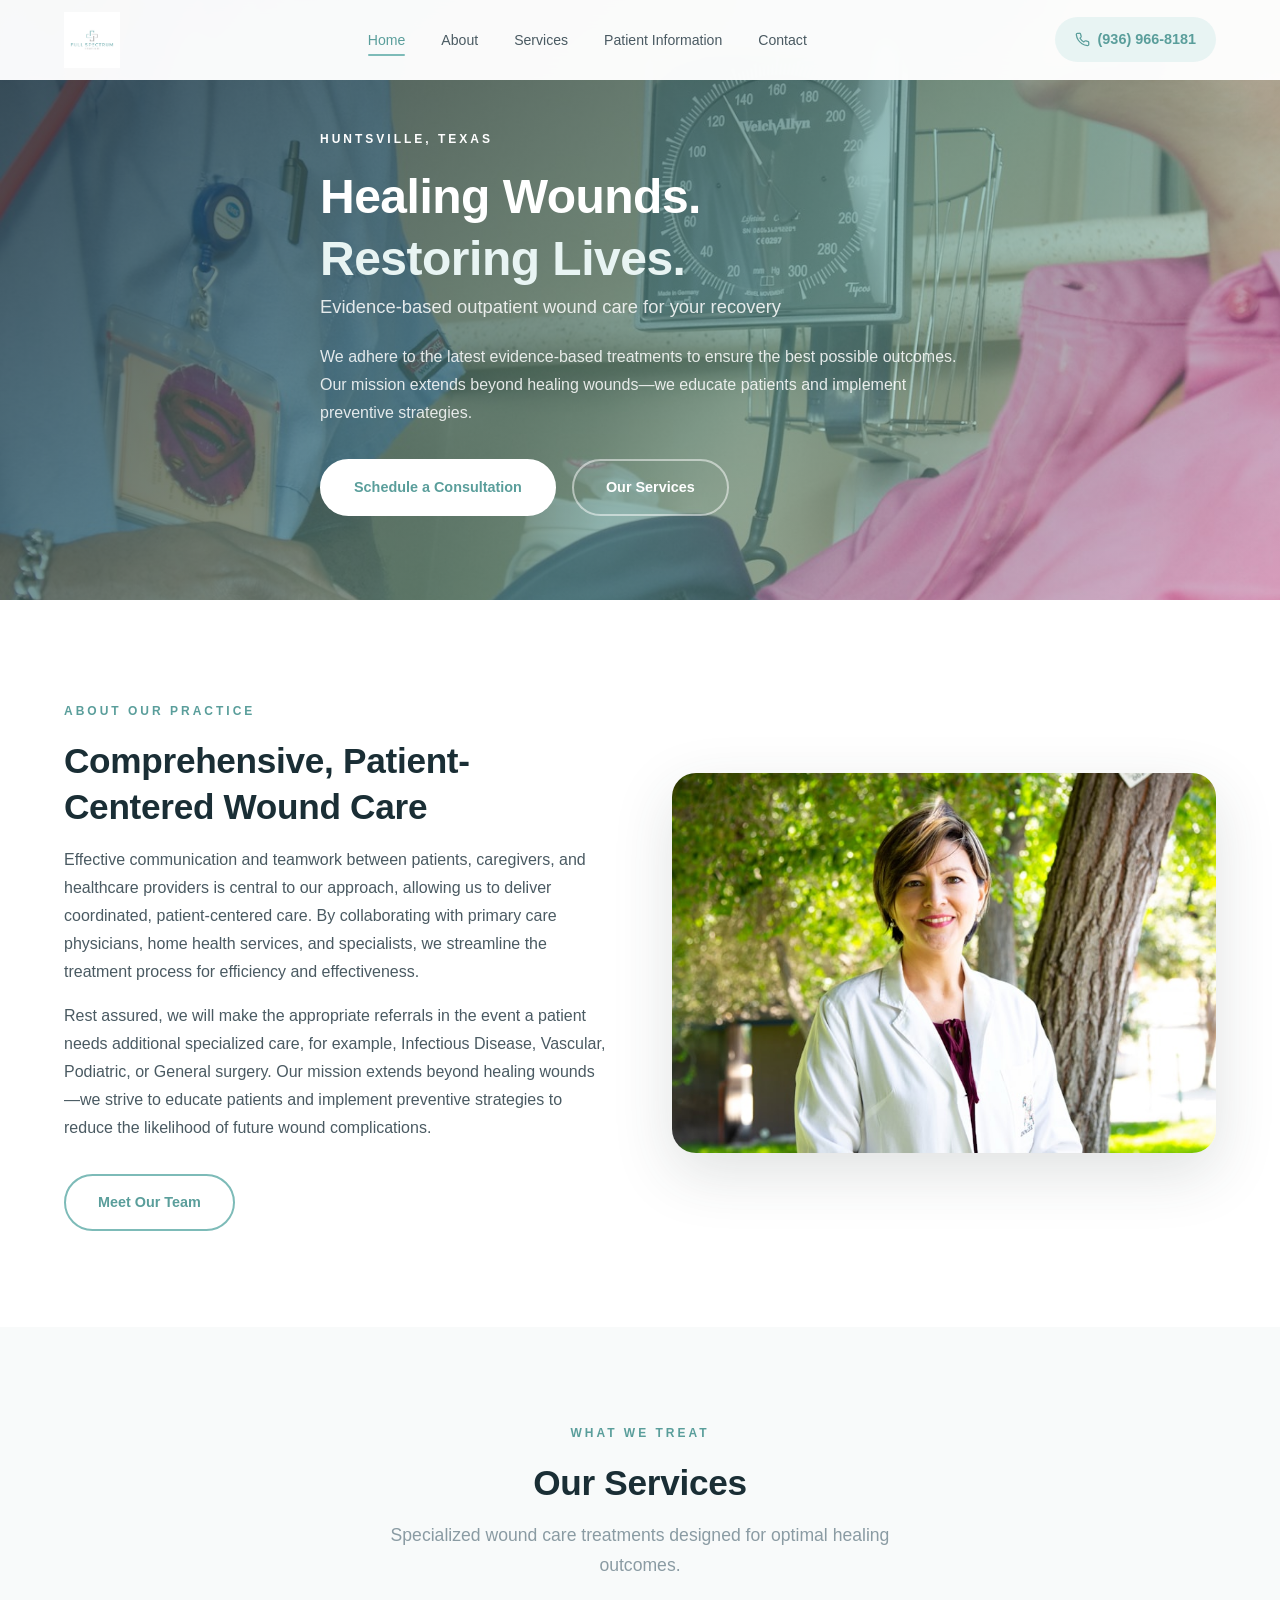
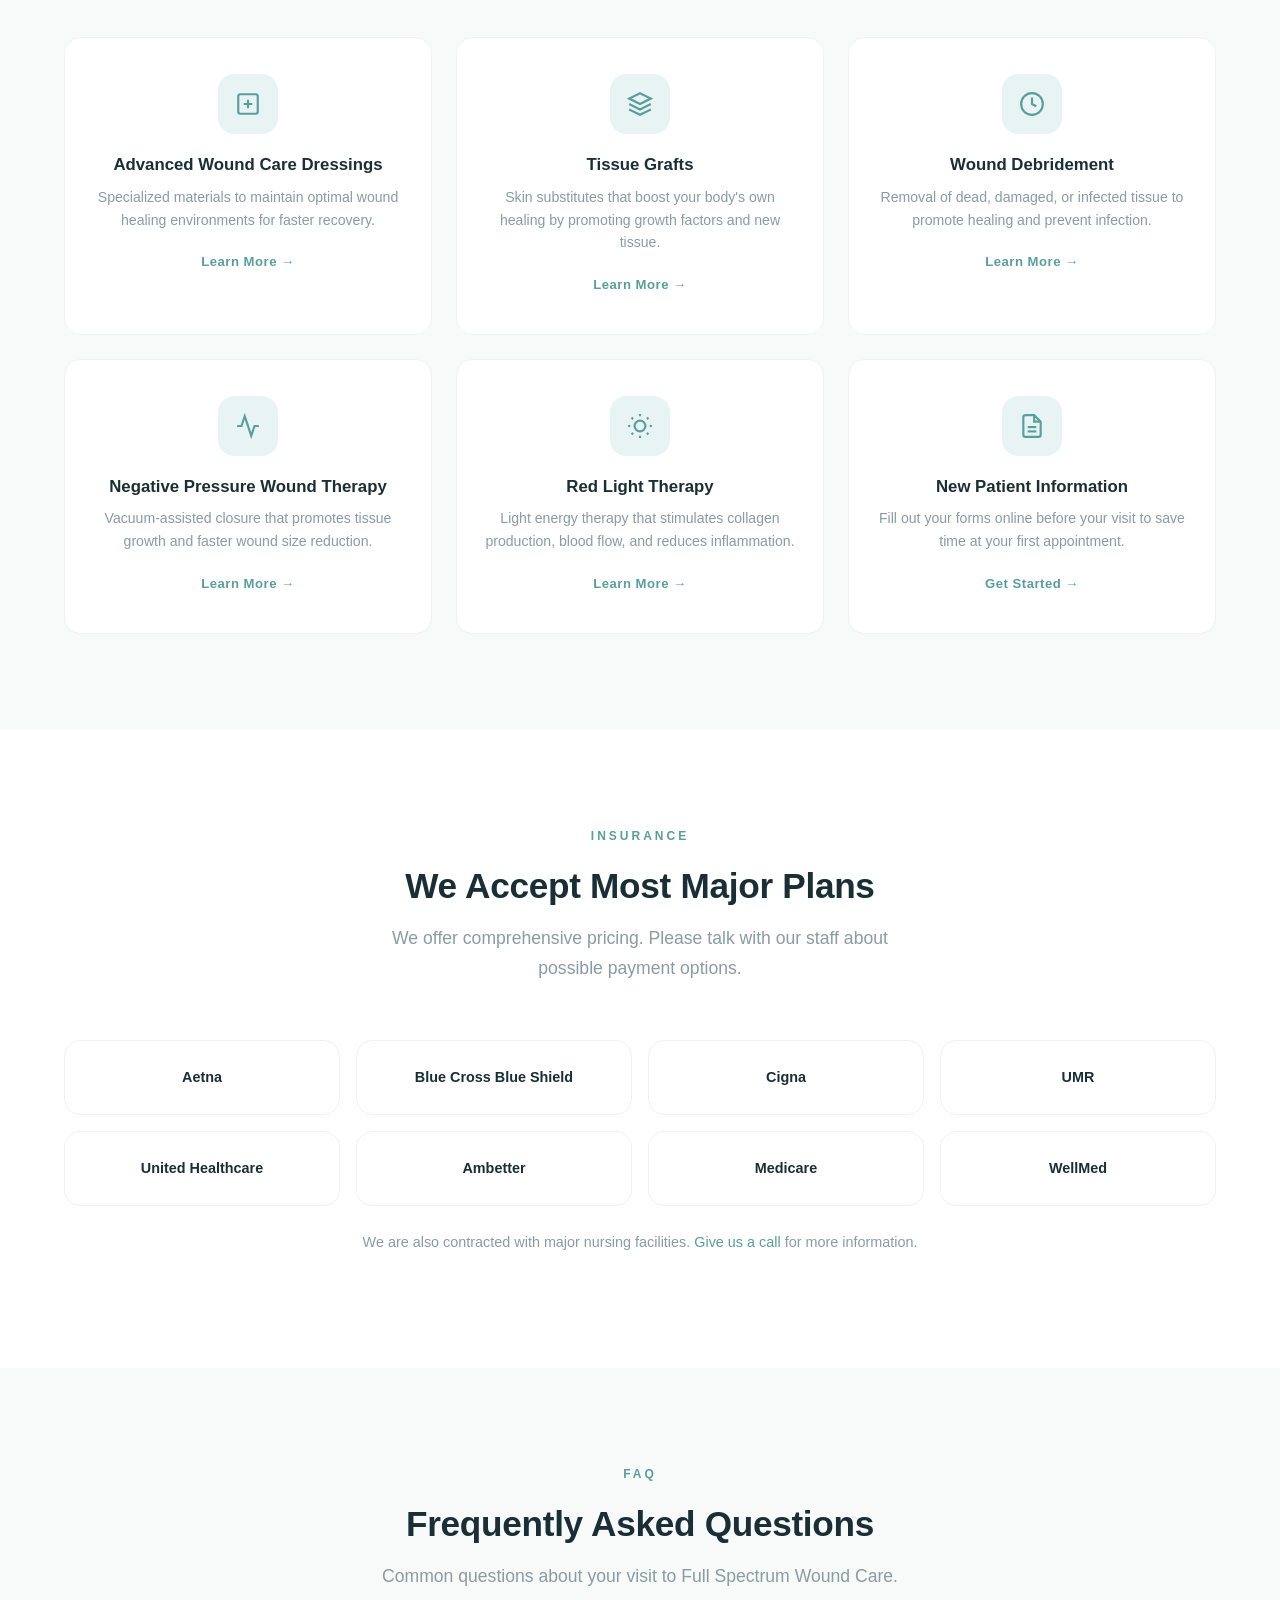
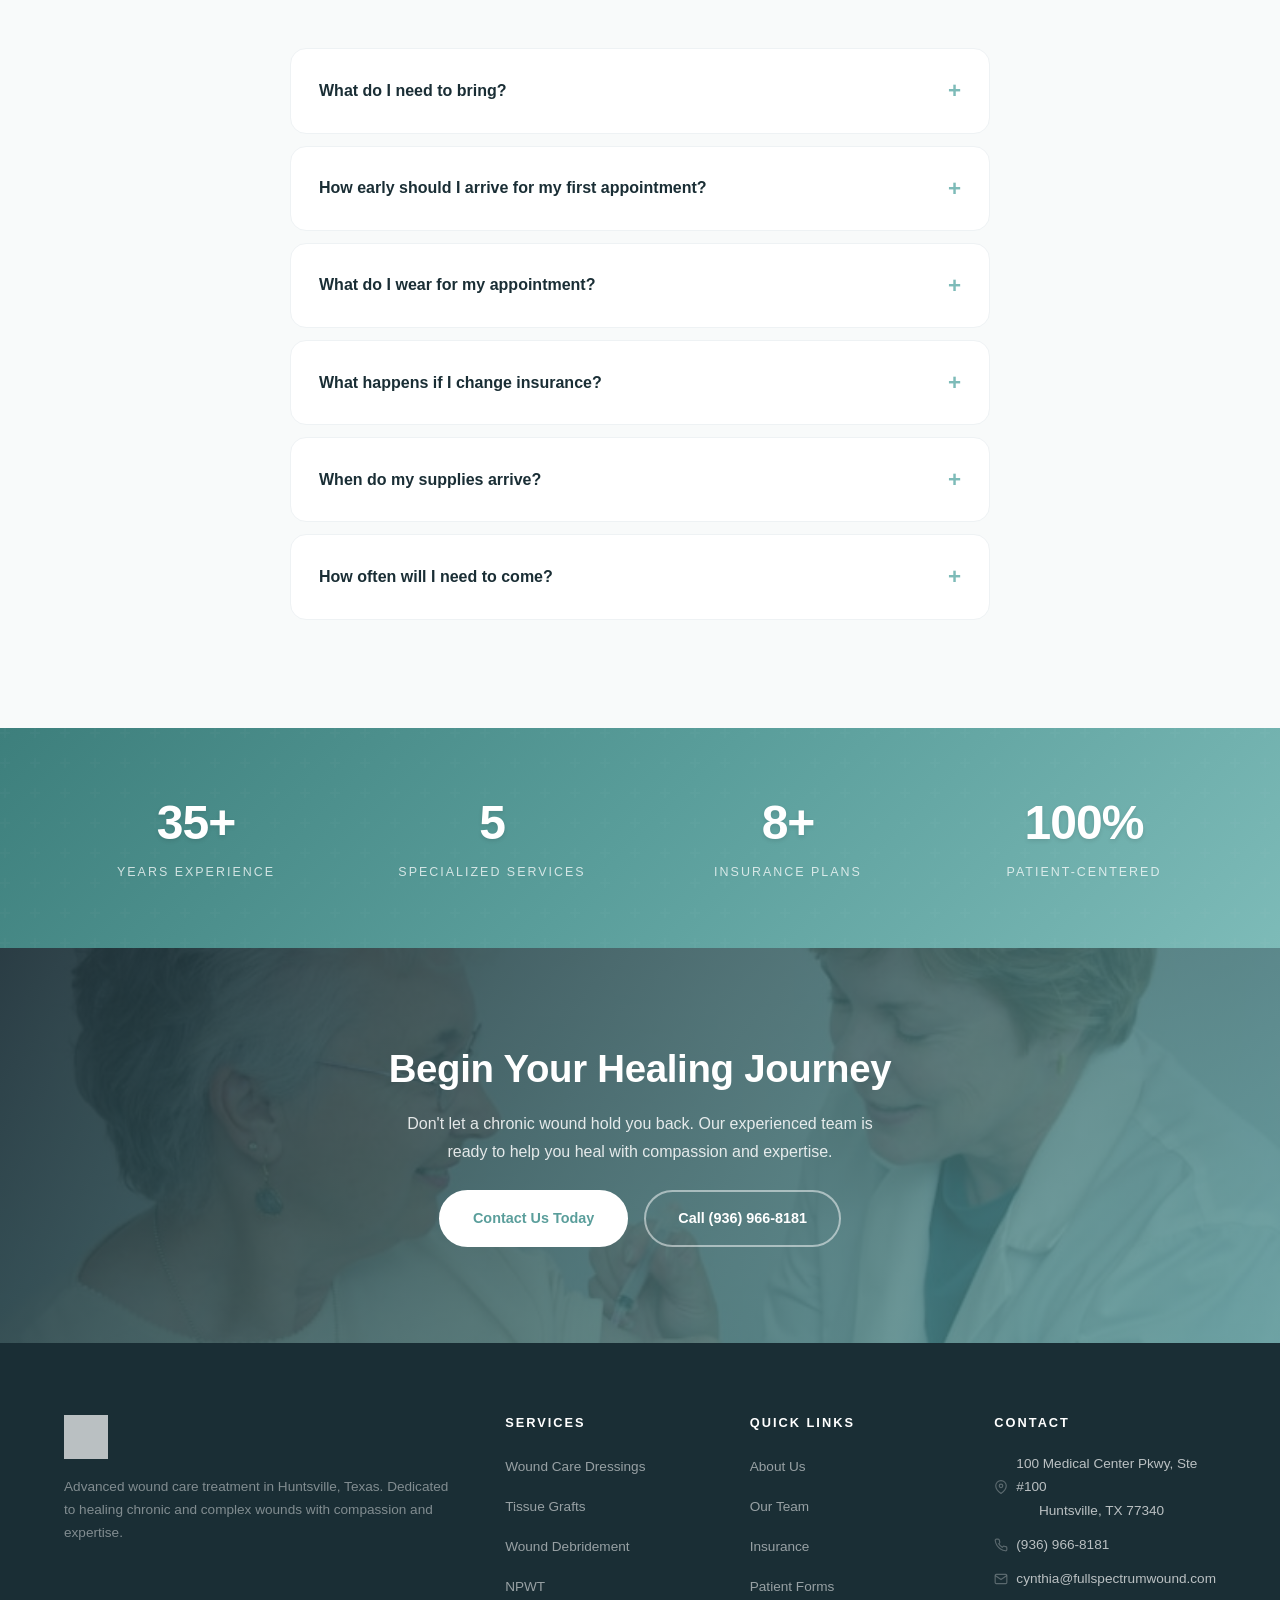
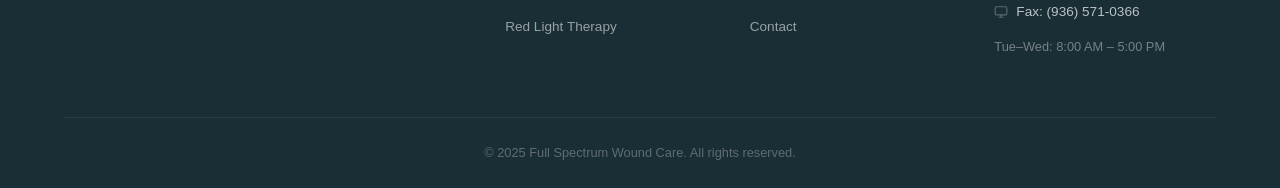
==== commit 28bc2351: "fix: footer logo white box - use brightness invert filter instead of brightness(10)" ====
--- a/index.html
+++ b/index.html
@@ -5,7 +5,7 @@
   <meta name="viewport" content="width=device-width, initial-scale=1.0">
   <title>Full Spectrum Wound Care | Huntsville, TX</title>
   <link rel="icon" href="favicon.ico" />
-  <link rel="stylesheet" href="styles.css" />
+  <link rel="stylesheet" href="styles.css?v=6" />
 </head>
 <body>
 
--- a/styles.css
+++ b/styles.css
@@ -376,7 +376,7 @@
    ============================================ */
 .footer { background: var(--text-dark); color: rgba(255, 255, 255, 0.7); padding: 72px 0 24px; }
 .footer-grid { display: grid; grid-template-columns: 2fr 1fr 1fr 1fr; gap: 48px; margin-bottom: 48px; }
-.footer-brand img { height: 44px; margin-bottom: 16px; filter: brightness(10); }
+.footer-brand img { height: 44px; margin-bottom: 16px; filter: brightness(0) invert(1) opacity(0.7); }
 .footer-brand p { font-size: 0.85rem; line-height: 1.7; color: rgba(255, 255, 255, 0.45); }
 .footer h4 { color: var(--white); font-size: 0.8rem; text-transform: uppercase; letter-spacing: 2px; margin-bottom: 20px; }
 .footer ul { list-style: none; }
@@ -463,23 +463,11 @@
 }
 
 /* ============================================
-   Animations — visible by default, enhanced on scroll
+   Animations — always visible, subtle entrance on scroll
    ============================================ */
 .fade-in {
   opacity: 1;
   transform: translateY(0);
-  transition: opacity 0.6s ease, transform 0.6s ease;
-}
-
-@media (prefers-reduced-motion: no-preference) {
-  .fade-in {
-    opacity: 0;
-    transform: translateY(24px);
-  }
-  .fade-in.visible {
-    opacity: 1;
-    transform: translateY(0);
-  }
 }
 
 /* ============================================
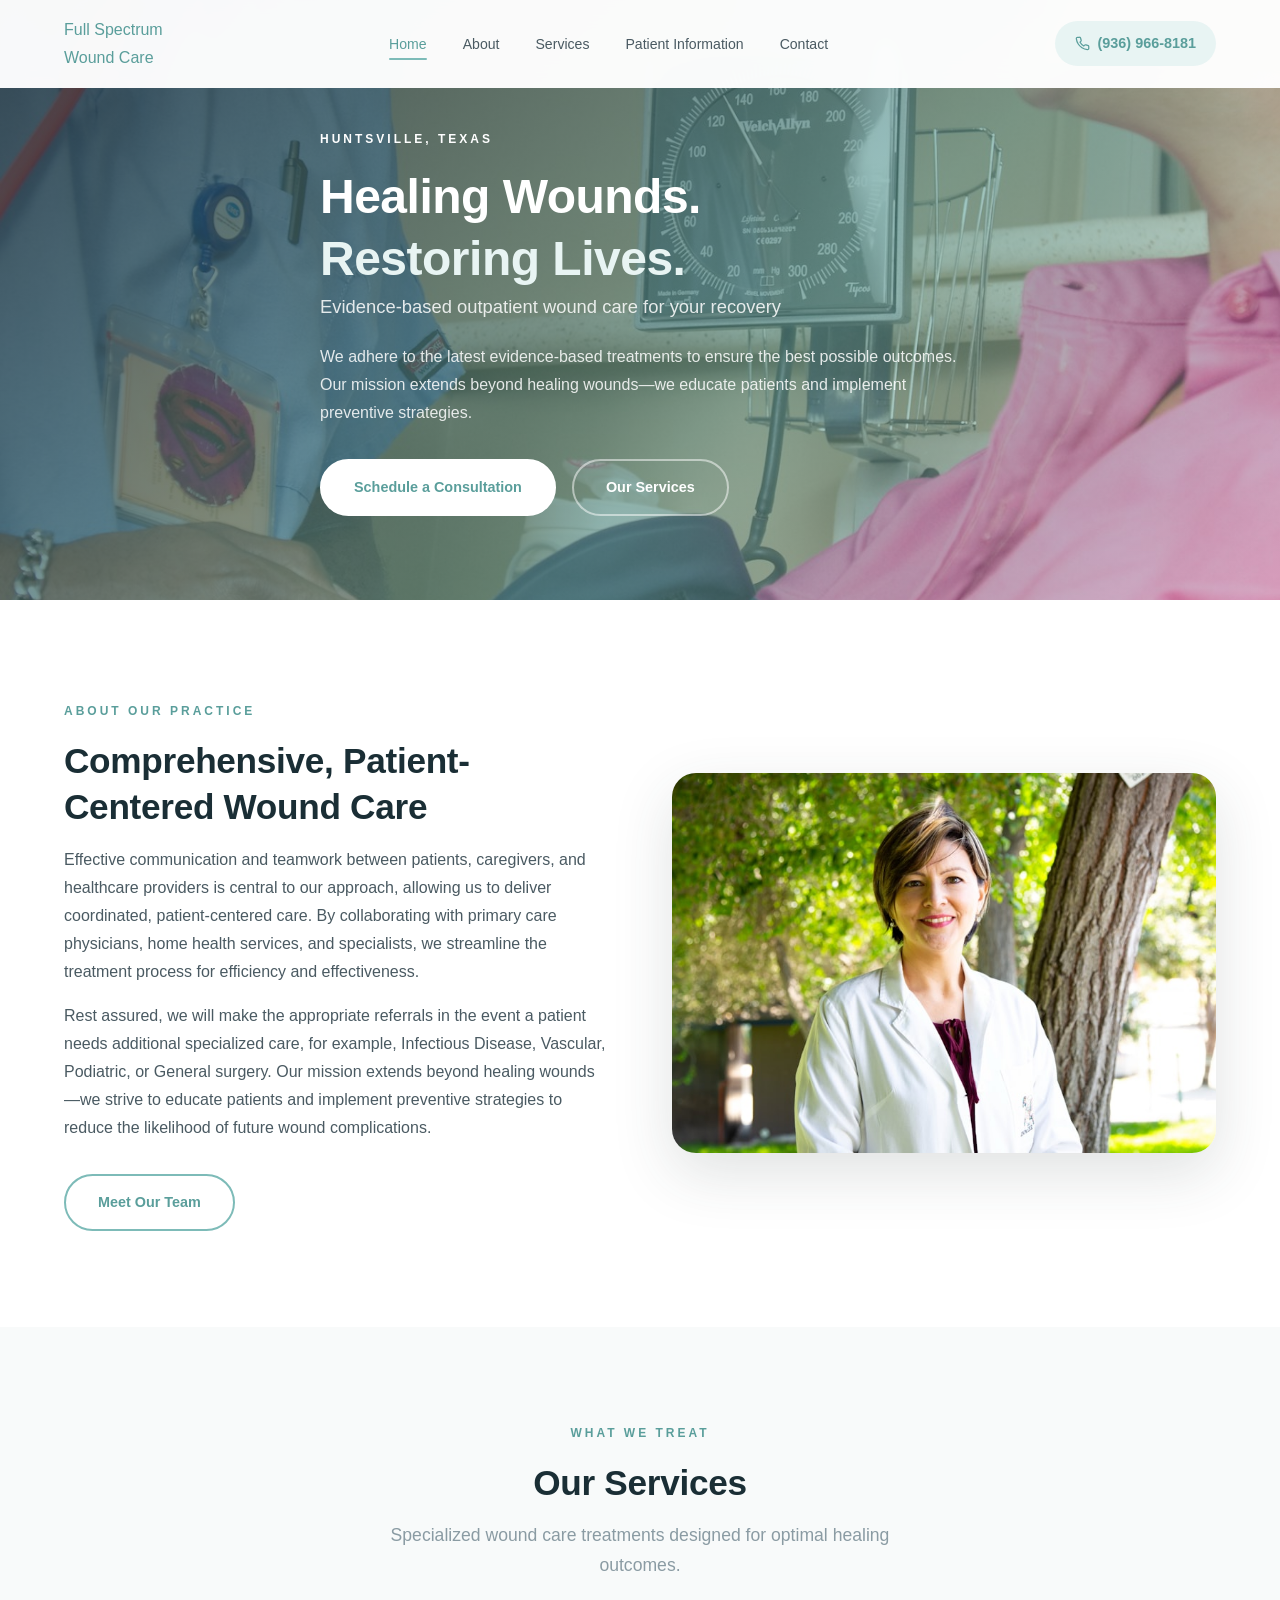
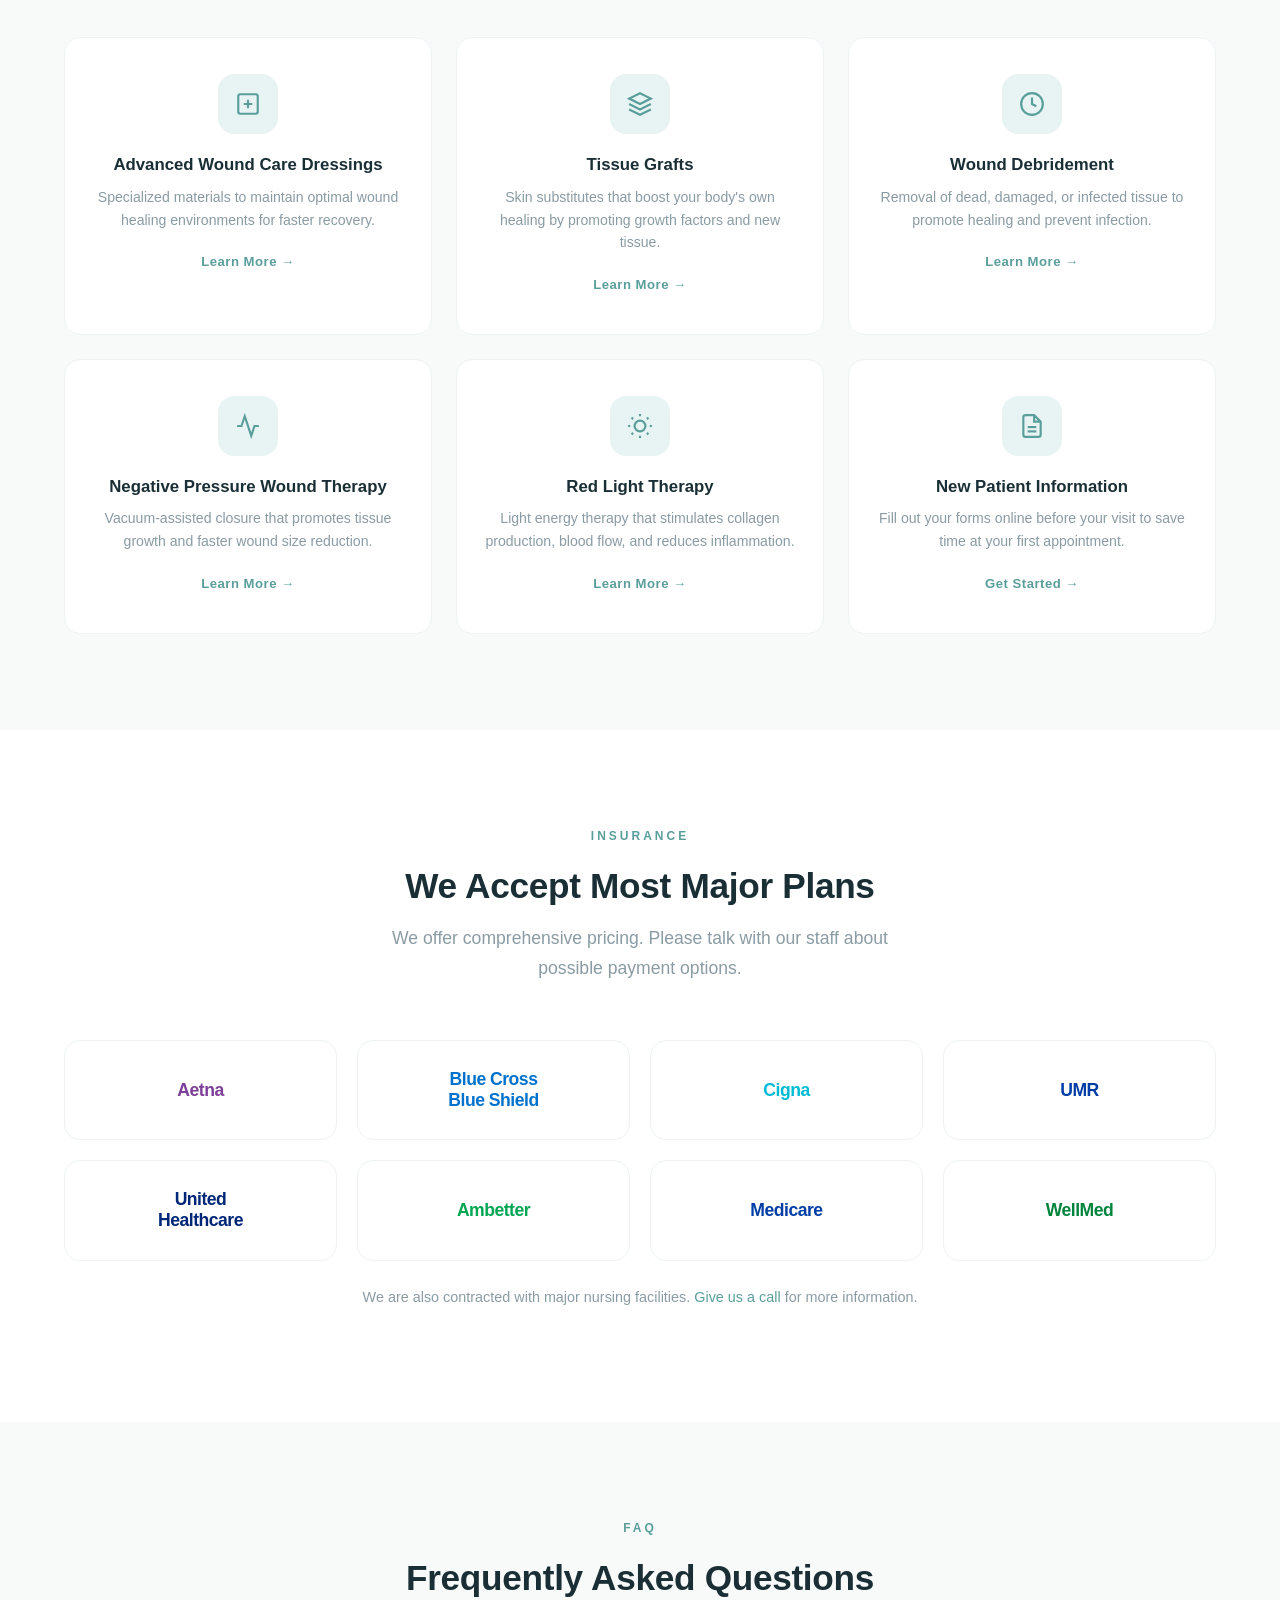
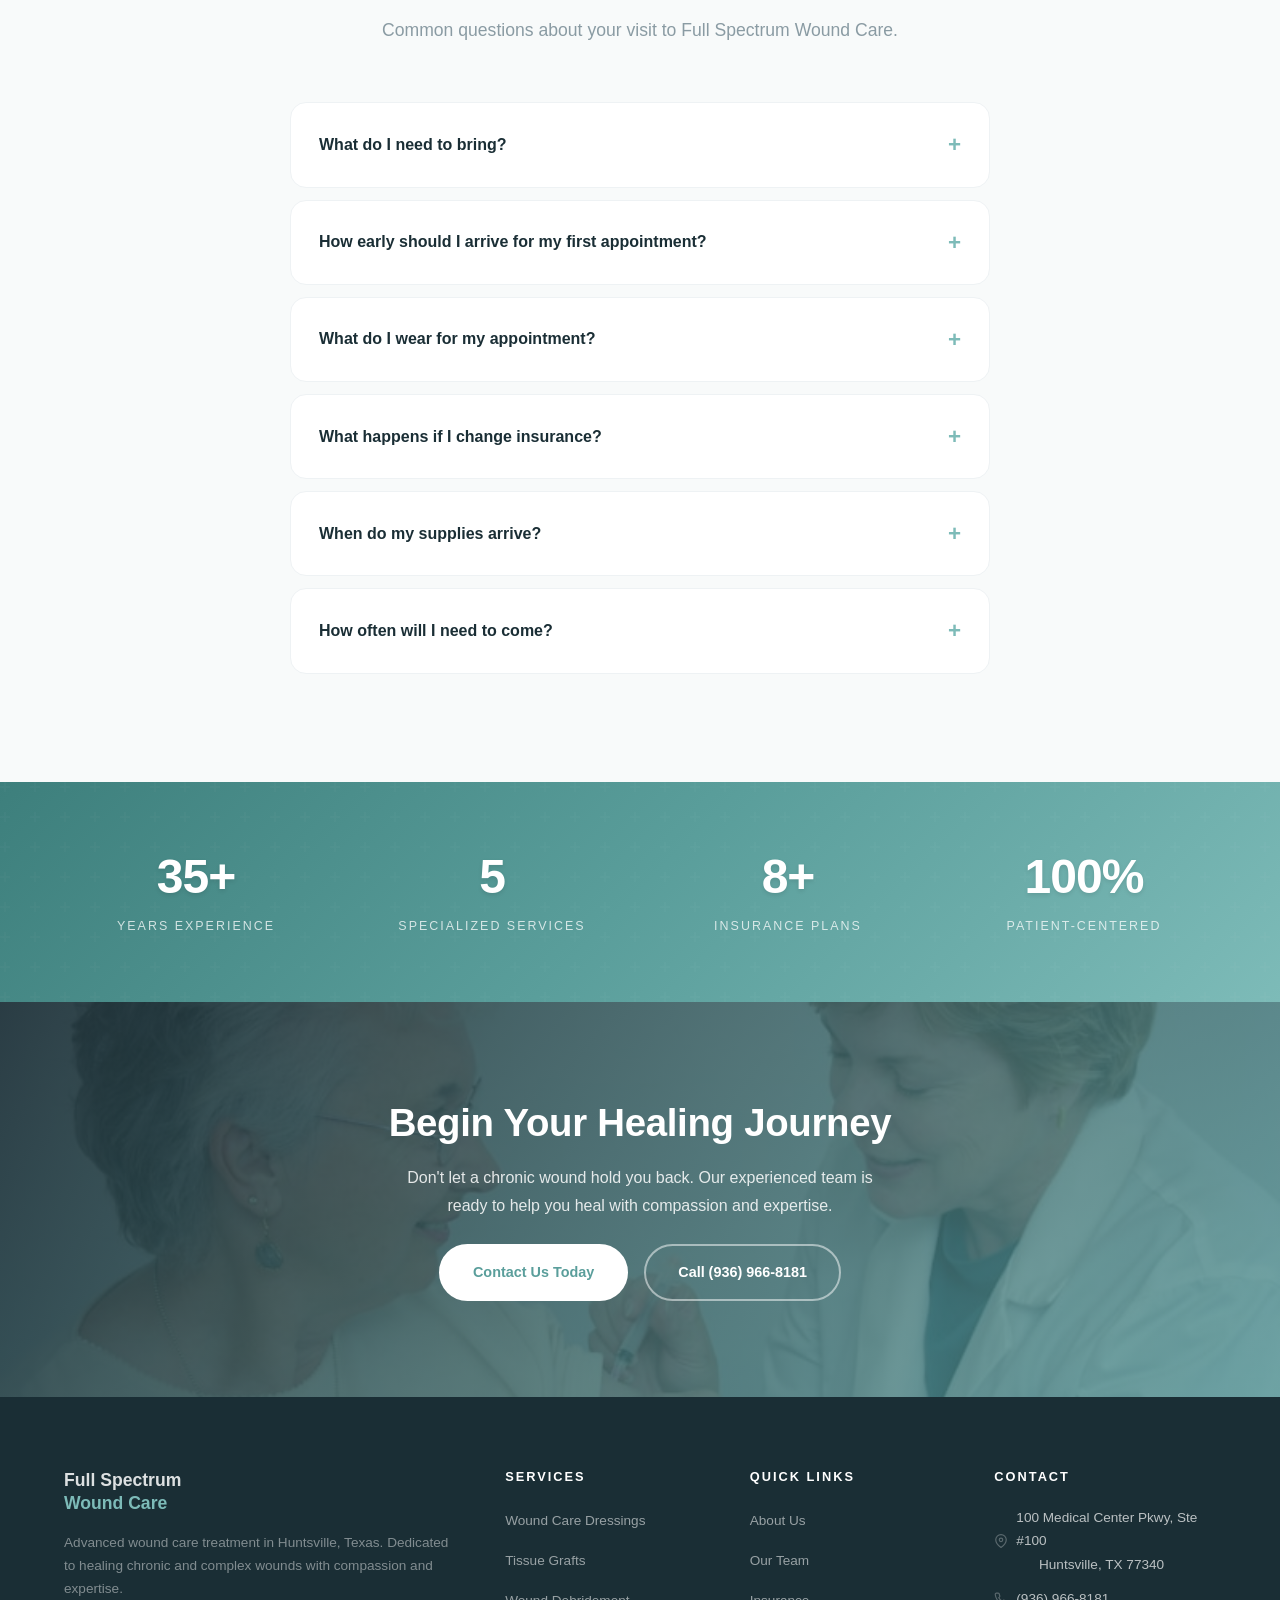
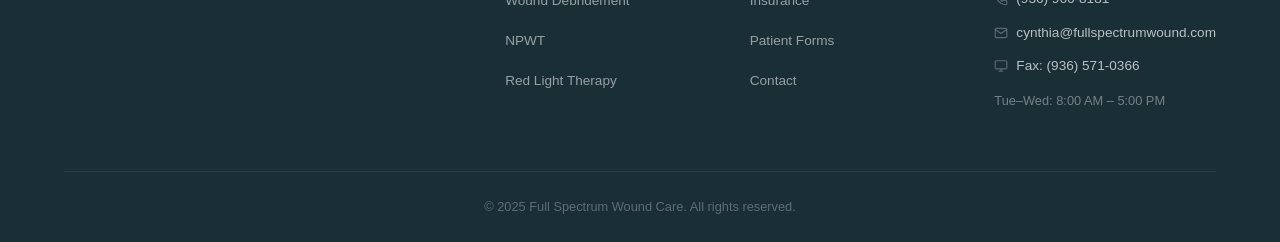
==== commit 3667a6e8: "polish: bigger nav logo (68px), insurance brand colors, fix footer gray box (text logo), cache bust " ====
--- a/index.html
+++ b/index.html
@@ -5,14 +5,14 @@
   <meta name="viewport" content="width=device-width, initial-scale=1.0">
   <title>Full Spectrum Wound Care | Huntsville, TX</title>
   <link rel="icon" href="favicon.ico" />
-  <link rel="stylesheet" href="styles.css?v=6" />
+  <link rel="stylesheet" href="styles.css?v=7" />
 </head>
 <body>
 
   <!-- Navigation -->
   <nav class="navbar">
     <div class="container">
-      <a href="index.html" class="nav-logo"><img src="logo.png" alt="Full Spectrum Wound Care" /></a>
+      <a href="index.html" class="nav-logo"><div class="footer-logo-text">Full Spectrum<br><span>Wound Care</span></div></a>
       <ul class="nav-links">
         <li><a href="index.html" class="active">Home</a></li>
         <li><a href="about.html">About</a></li>
@@ -134,15 +134,15 @@
         <h2 class="section-title">We Accept Most Major Plans</h2>
         <p class="section-subtitle">We offer comprehensive pricing. Please talk with our staff about possible payment options.</p>
       </div>
-      <div class="insurance-grid fade-in">
-        <div class="insurance-item">Aetna</div>
-        <div class="insurance-item">Blue Cross Blue Shield</div>
-        <div class="insurance-item">Cigna</div>
-        <div class="insurance-item">UMR</div>
-        <div class="insurance-item">United Healthcare</div>
-        <div class="insurance-item">Ambetter</div>
-        <div class="insurance-item">Medicare</div>
-        <div class="insurance-item">WellMed</div>
+      <div class="insurance-grid">
+        <div class="insurance-item"><span class="insurance-logo aetna">Aetna</span></div>
+        <div class="insurance-item"><span class="insurance-logo bcbs">Blue Cross<br>Blue Shield</span></div>
+        <div class="insurance-item"><span class="insurance-logo cigna">Cigna</span></div>
+        <div class="insurance-item"><span class="insurance-logo umr">UMR</span></div>
+        <div class="insurance-item"><span class="insurance-logo uhc">United<br>Healthcare</span></div>
+        <div class="insurance-item"><span class="insurance-logo ambetter">Ambetter</span></div>
+        <div class="insurance-item"><span class="insurance-logo medicare">Medicare</span></div>
+        <div class="insurance-item"><span class="insurance-logo wellmed">WellMed</span></div>
       </div>
       <p style="text-align: center; margin-top: 24px; color: var(--text-light); font-size: 0.9rem;">We are also contracted with major nursing facilities. <a href="contact.html">Give us a call</a> for more information.</p>
     </div>
@@ -214,7 +214,7 @@
     <div class="container">
       <div class="footer-grid">
         <div class="footer-brand">
-          <img src="logo.png" alt="Full Spectrum Wound Care" />
+          <div class="footer-logo-text">Full Spectrum<br><span>Wound Care</span></div>
           <p>Advanced wound care treatment in Huntsville, Texas. Dedicated to healing chronic and complex wounds with compassion and expertise.</p>
         </div>
         <div>
--- a/styles.css
+++ b/styles.css
@@ -26,7 +26,7 @@
   --radius-lg: 16px;
   --radius-xl: 24px;
   --max-width: 1200px;
-  --nav-height: 80px;
+  --nav-height: 88px;
 }
 
 /* Reset & Base */
@@ -77,7 +77,8 @@
 }
 .navbar.scrolled { border-bottom-color: var(--border-light); box-shadow: 0 1px 24px var(--shadow); }
 .navbar .container { display: flex; align-items: center; justify-content: space-between; height: 100%; }
-.nav-logo img { height: 56px; width: auto; }
+.nav-logo { display: flex; align-items: center; }
+.nav-logo img { height: 68px; width: auto; padding: 4px 0; }
 .nav-links { display: flex; align-items: center; gap: 36px; list-style: none; }
 .nav-links a {
   color: var(--text-body); font-size: 0.88rem; font-weight: 500;
@@ -304,13 +305,24 @@
 /* ============================================
    Insurance
    ============================================ */
-.insurance-grid { display: grid; grid-template-columns: repeat(4, 1fr); gap: 16px; }
+.insurance-grid { display: grid; grid-template-columns: repeat(4, 1fr); gap: 20px; }
 .insurance-item {
   background: var(--white); border: 1px solid var(--border-light); border-radius: var(--radius-lg);
-  padding: 24px 16px; text-align: center; font-weight: 600; color: var(--text-dark);
-  font-size: 0.9rem; transition: all 0.2s;
+  padding: 28px 16px; text-align: center; font-weight: 700; color: var(--text-dark);
+  font-size: 0.88rem; transition: all 0.2s; display: flex; flex-direction: column;
+  align-items: center; justify-content: center; gap: 10px; min-height: 100px;
 }
 .insurance-item:hover { border-color: var(--teal); box-shadow: 0 4px 16px var(--shadow); transform: translateY(-2px); }
+.insurance-item img { height: 40px; width: auto; object-fit: contain; }
+.insurance-logo { font-size: 1.1rem; font-weight: 800; letter-spacing: -0.5px; line-height: 1.2; }
+.insurance-logo.aetna { color: #7D3F98; }
+.insurance-logo.bcbs { color: #0072CE; }
+.insurance-logo.cigna { color: #00BCD4; }
+.insurance-logo.umr { color: #003DA5; }
+.insurance-logo.uhc { color: #002677; }
+.insurance-logo.ambetter { color: #00A651; }
+.insurance-logo.medicare { color: #003DA5; }
+.insurance-logo.wellmed { color: #00843D; }
 
 /* ============================================
    Contact
@@ -376,7 +388,11 @@
    ============================================ */
 .footer { background: var(--text-dark); color: rgba(255, 255, 255, 0.7); padding: 72px 0 24px; }
 .footer-grid { display: grid; grid-template-columns: 2fr 1fr 1fr 1fr; gap: 48px; margin-bottom: 48px; }
-.footer-brand img { height: 44px; margin-bottom: 16px; filter: brightness(0) invert(1) opacity(0.7); }
+.footer-brand .footer-logo-text {
+  font-size: 1.1rem; font-weight: 700; color: rgba(255,255,255,0.85);
+  margin-bottom: 16px; line-height: 1.3;
+}
+.footer-brand .footer-logo-text span { color: var(--teal); }
 .footer-brand p { font-size: 0.85rem; line-height: 1.7; color: rgba(255, 255, 255, 0.45); }
 .footer h4 { color: var(--white); font-size: 0.8rem; text-transform: uppercase; letter-spacing: 2px; margin-bottom: 20px; }
 .footer ul { list-style: none; }
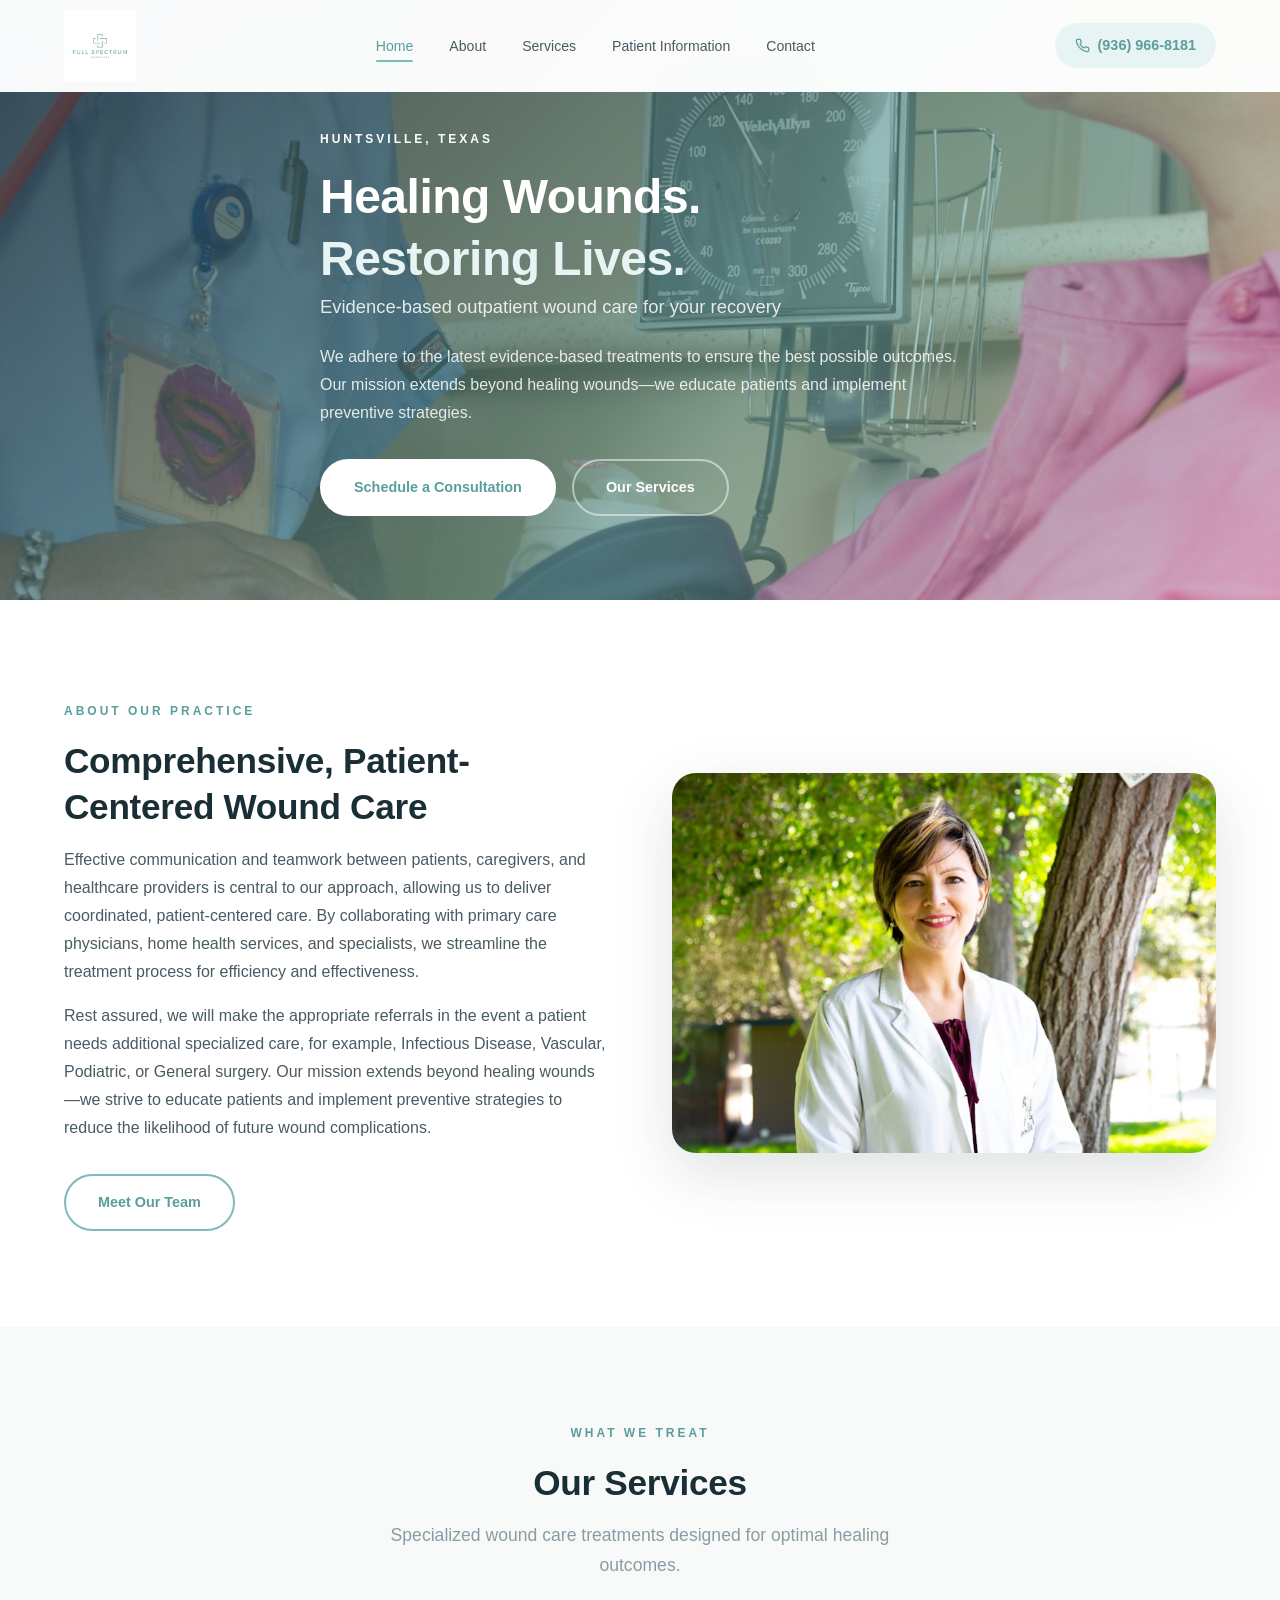
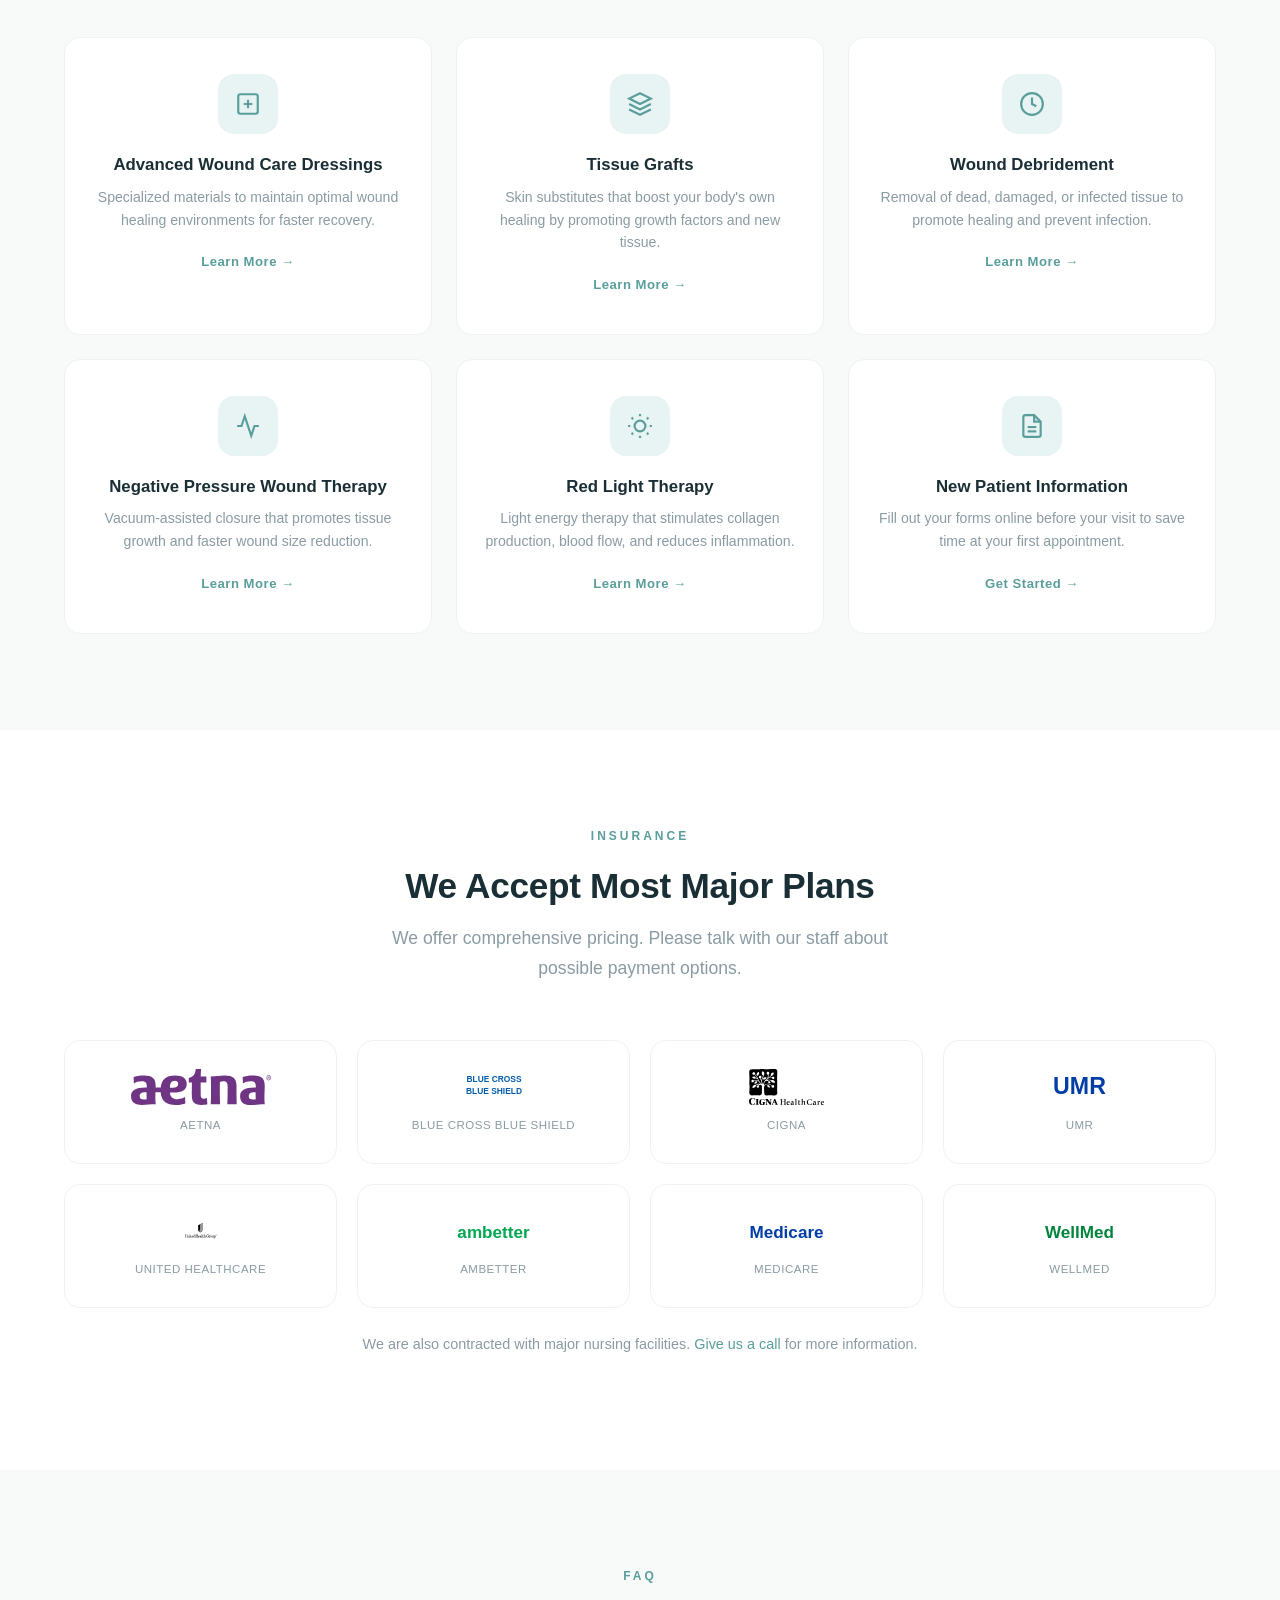
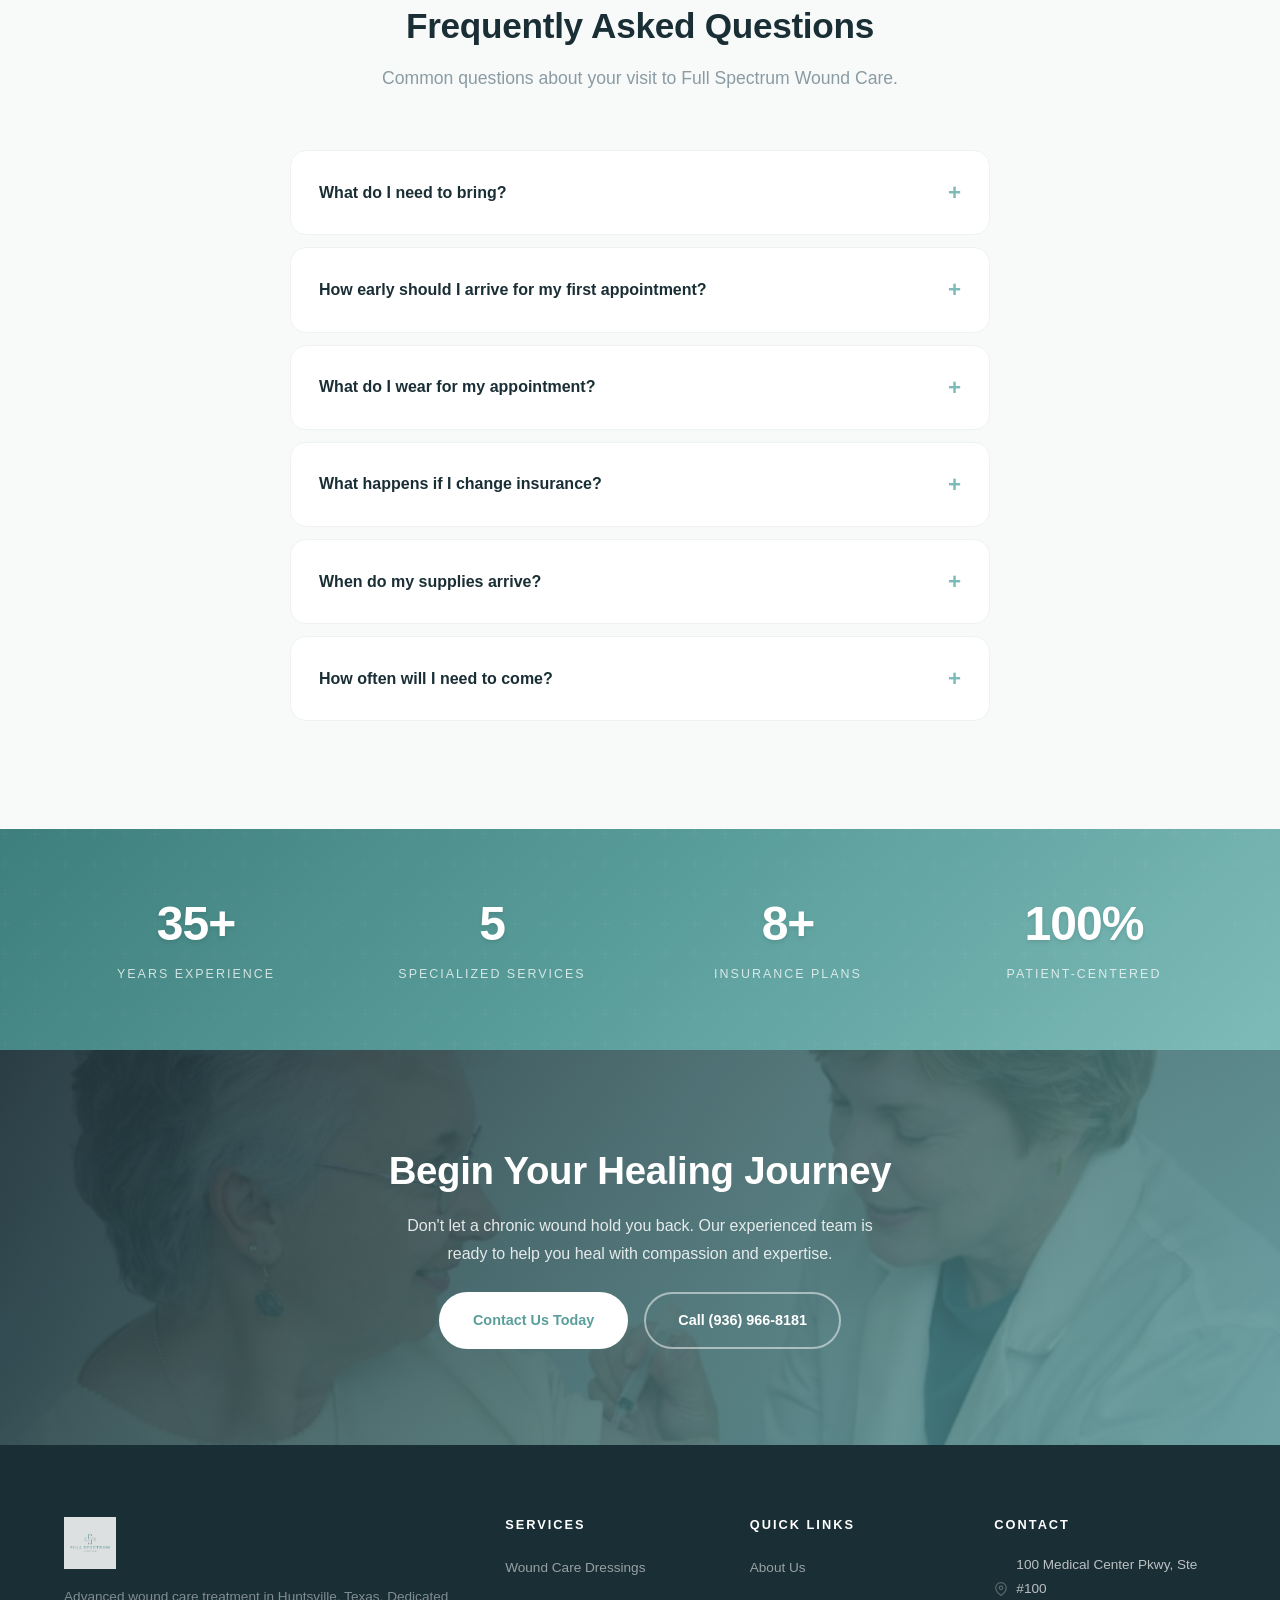
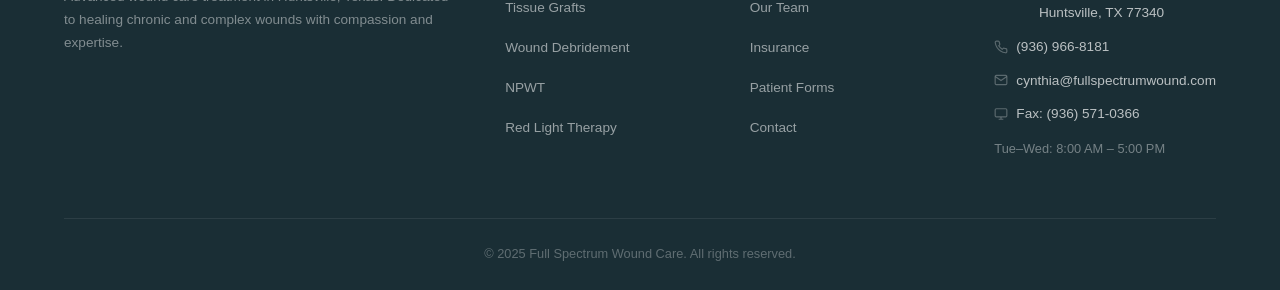
==== commit fae81e46: "fix: actual insurance logos (SVG), real FSWC logo in footer, bigger seamless nav logo (72px)" ====
--- a/index.html
+++ b/index.html
@@ -5,14 +5,14 @@
   <meta name="viewport" content="width=device-width, initial-scale=1.0">
   <title>Full Spectrum Wound Care | Huntsville, TX</title>
   <link rel="icon" href="favicon.ico" />
-  <link rel="stylesheet" href="styles.css?v=7" />
+  <link rel="stylesheet" href="styles.css?v=8" />
 </head>
 <body>
 
   <!-- Navigation -->
   <nav class="navbar">
     <div class="container">
-      <a href="index.html" class="nav-logo"><div class="footer-logo-text">Full Spectrum<br><span>Wound Care</span></div></a>
+      <a href="index.html" class="nav-logo"><img src="logo.png" alt="Full Spectrum Wound Care" class="footer-logo-img" /></a>
       <ul class="nav-links">
         <li><a href="index.html" class="active">Home</a></li>
         <li><a href="about.html">About</a></li>
@@ -135,14 +135,14 @@
         <p class="section-subtitle">We offer comprehensive pricing. Please talk with our staff about possible payment options.</p>
       </div>
       <div class="insurance-grid">
-        <div class="insurance-item"><span class="insurance-logo aetna">Aetna</span></div>
-        <div class="insurance-item"><span class="insurance-logo bcbs">Blue Cross<br>Blue Shield</span></div>
-        <div class="insurance-item"><span class="insurance-logo cigna">Cigna</span></div>
-        <div class="insurance-item"><span class="insurance-logo umr">UMR</span></div>
-        <div class="insurance-item"><span class="insurance-logo uhc">United<br>Healthcare</span></div>
-        <div class="insurance-item"><span class="insurance-logo ambetter">Ambetter</span></div>
-        <div class="insurance-item"><span class="insurance-logo medicare">Medicare</span></div>
-        <div class="insurance-item"><span class="insurance-logo wellmed">WellMed</span></div>
+        <div class="insurance-item"><img src="images/insurance/aetna.svg" alt="Aetna" /><span>Aetna</span></div>
+        <div class="insurance-item"><img src="images/insurance/bcbs.svg" alt="Blue Cross Blue Shield" /><span>Blue Cross Blue Shield</span></div>
+        <div class="insurance-item"><img src="images/insurance/cigna.svg" alt="Cigna" /><span>Cigna</span></div>
+        <div class="insurance-item"><img src="images/insurance/umr.svg" alt="UMR" /><span>UMR</span></div>
+        <div class="insurance-item"><img src="images/insurance/uhc.svg" alt="United Healthcare" /><span>United Healthcare</span></div>
+        <div class="insurance-item"><img src="images/insurance/ambetter.svg" alt="Ambetter" /><span>Ambetter</span></div>
+        <div class="insurance-item"><img src="images/insurance/medicare.svg" alt="Medicare" /><span>Medicare</span></div>
+        <div class="insurance-item"><img src="images/insurance/wellmed.svg" alt="WellMed" /><span>WellMed</span></div>
       </div>
       <p style="text-align: center; margin-top: 24px; color: var(--text-light); font-size: 0.9rem;">We are also contracted with major nursing facilities. <a href="contact.html">Give us a call</a> for more information.</p>
     </div>
@@ -214,7 +214,7 @@
     <div class="container">
       <div class="footer-grid">
         <div class="footer-brand">
-          <div class="footer-logo-text">Full Spectrum<br><span>Wound Care</span></div>
+          <img src="logo.png" alt="Full Spectrum Wound Care" class="footer-logo-img" />
           <p>Advanced wound care treatment in Huntsville, Texas. Dedicated to healing chronic and complex wounds with compassion and expertise.</p>
         </div>
         <div>
--- a/styles.css
+++ b/styles.css
@@ -26,7 +26,7 @@
   --radius-lg: 16px;
   --radius-xl: 24px;
   --max-width: 1200px;
-  --nav-height: 88px;
+  --nav-height: 92px;
 }
 
 /* Reset & Base */
@@ -77,8 +77,8 @@
 }
 .navbar.scrolled { border-bottom-color: var(--border-light); box-shadow: 0 1px 24px var(--shadow); }
 .navbar .container { display: flex; align-items: center; justify-content: space-between; height: 100%; }
-.nav-logo { display: flex; align-items: center; }
-.nav-logo img { height: 68px; width: auto; padding: 4px 0; }
+.nav-logo { display: flex; align-items: center; text-decoration: none; }
+.nav-logo img { height: 72px; width: auto; object-fit: contain; }
 .nav-links { display: flex; align-items: center; gap: 36px; list-style: none; }
 .nav-links a {
   color: var(--text-body); font-size: 0.88rem; font-weight: 500;
@@ -313,16 +313,8 @@
   align-items: center; justify-content: center; gap: 10px; min-height: 100px;
 }
 .insurance-item:hover { border-color: var(--teal); box-shadow: 0 4px 16px var(--shadow); transform: translateY(-2px); }
-.insurance-item img { height: 40px; width: auto; object-fit: contain; }
-.insurance-logo { font-size: 1.1rem; font-weight: 800; letter-spacing: -0.5px; line-height: 1.2; }
-.insurance-logo.aetna { color: #7D3F98; }
-.insurance-logo.bcbs { color: #0072CE; }
-.insurance-logo.cigna { color: #00BCD4; }
-.insurance-logo.umr { color: #003DA5; }
-.insurance-logo.uhc { color: #002677; }
-.insurance-logo.ambetter { color: #00A651; }
-.insurance-logo.medicare { color: #003DA5; }
-.insurance-logo.wellmed { color: #00843D; }
+.insurance-item img { height: 36px; width: auto; max-width: 140px; object-fit: contain; }
+.insurance-item span { font-size: 0.72rem; color: var(--text-light); font-weight: 500; text-transform: uppercase; letter-spacing: 0.5px; }
 
 /* ============================================
    Contact
@@ -388,11 +380,9 @@
    ============================================ */
 .footer { background: var(--text-dark); color: rgba(255, 255, 255, 0.7); padding: 72px 0 24px; }
 .footer-grid { display: grid; grid-template-columns: 2fr 1fr 1fr 1fr; gap: 48px; margin-bottom: 48px; }
-.footer-brand .footer-logo-text {
-  font-size: 1.1rem; font-weight: 700; color: rgba(255,255,255,0.85);
-  margin-bottom: 16px; line-height: 1.3;
-}
-.footer-brand .footer-logo-text span { color: var(--teal); }
+.footer-brand .footer-logo-img {
+  height: 52px; width: auto; margin-bottom: 16px; opacity: 0.85;
+}
 .footer-brand p { font-size: 0.85rem; line-height: 1.7; color: rgba(255, 255, 255, 0.45); }
 .footer h4 { color: var(--white); font-size: 0.8rem; text-transform: uppercase; letter-spacing: 2px; margin-bottom: 20px; }
 .footer ul { list-style: none; }
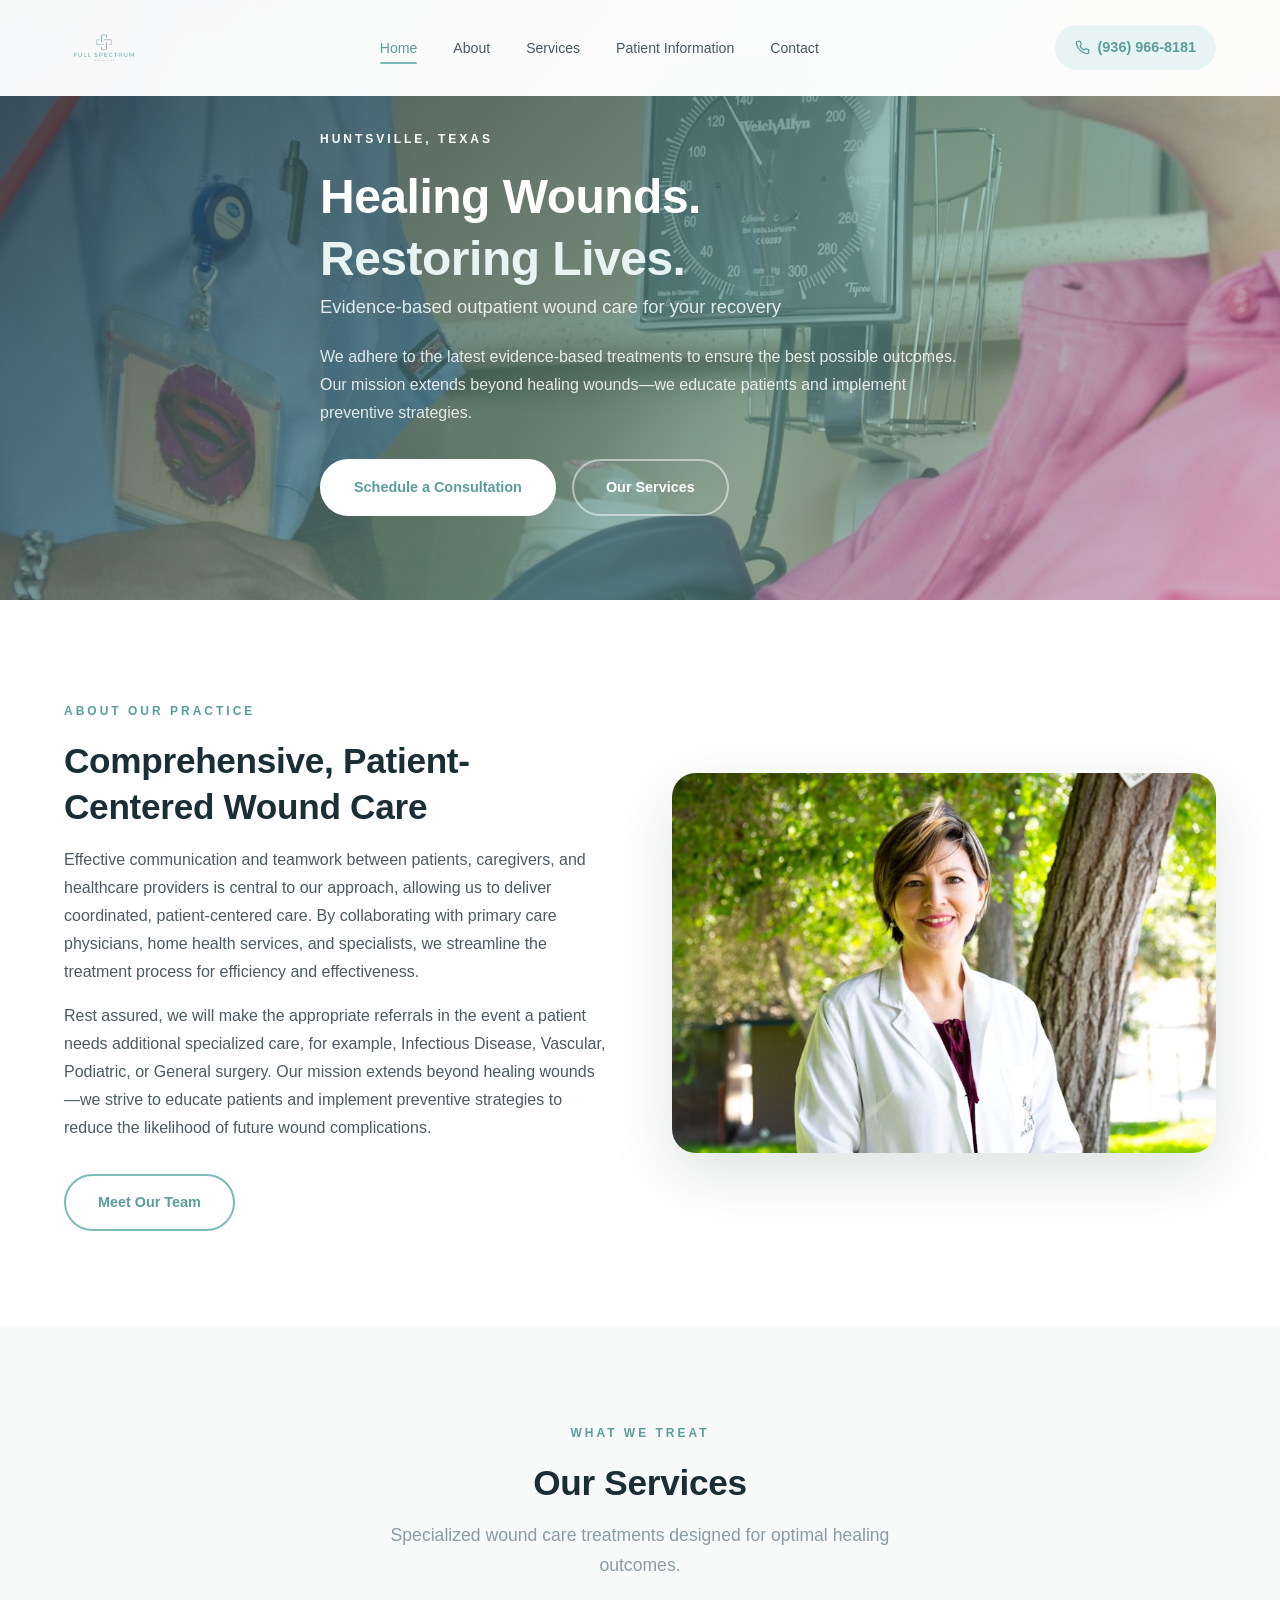
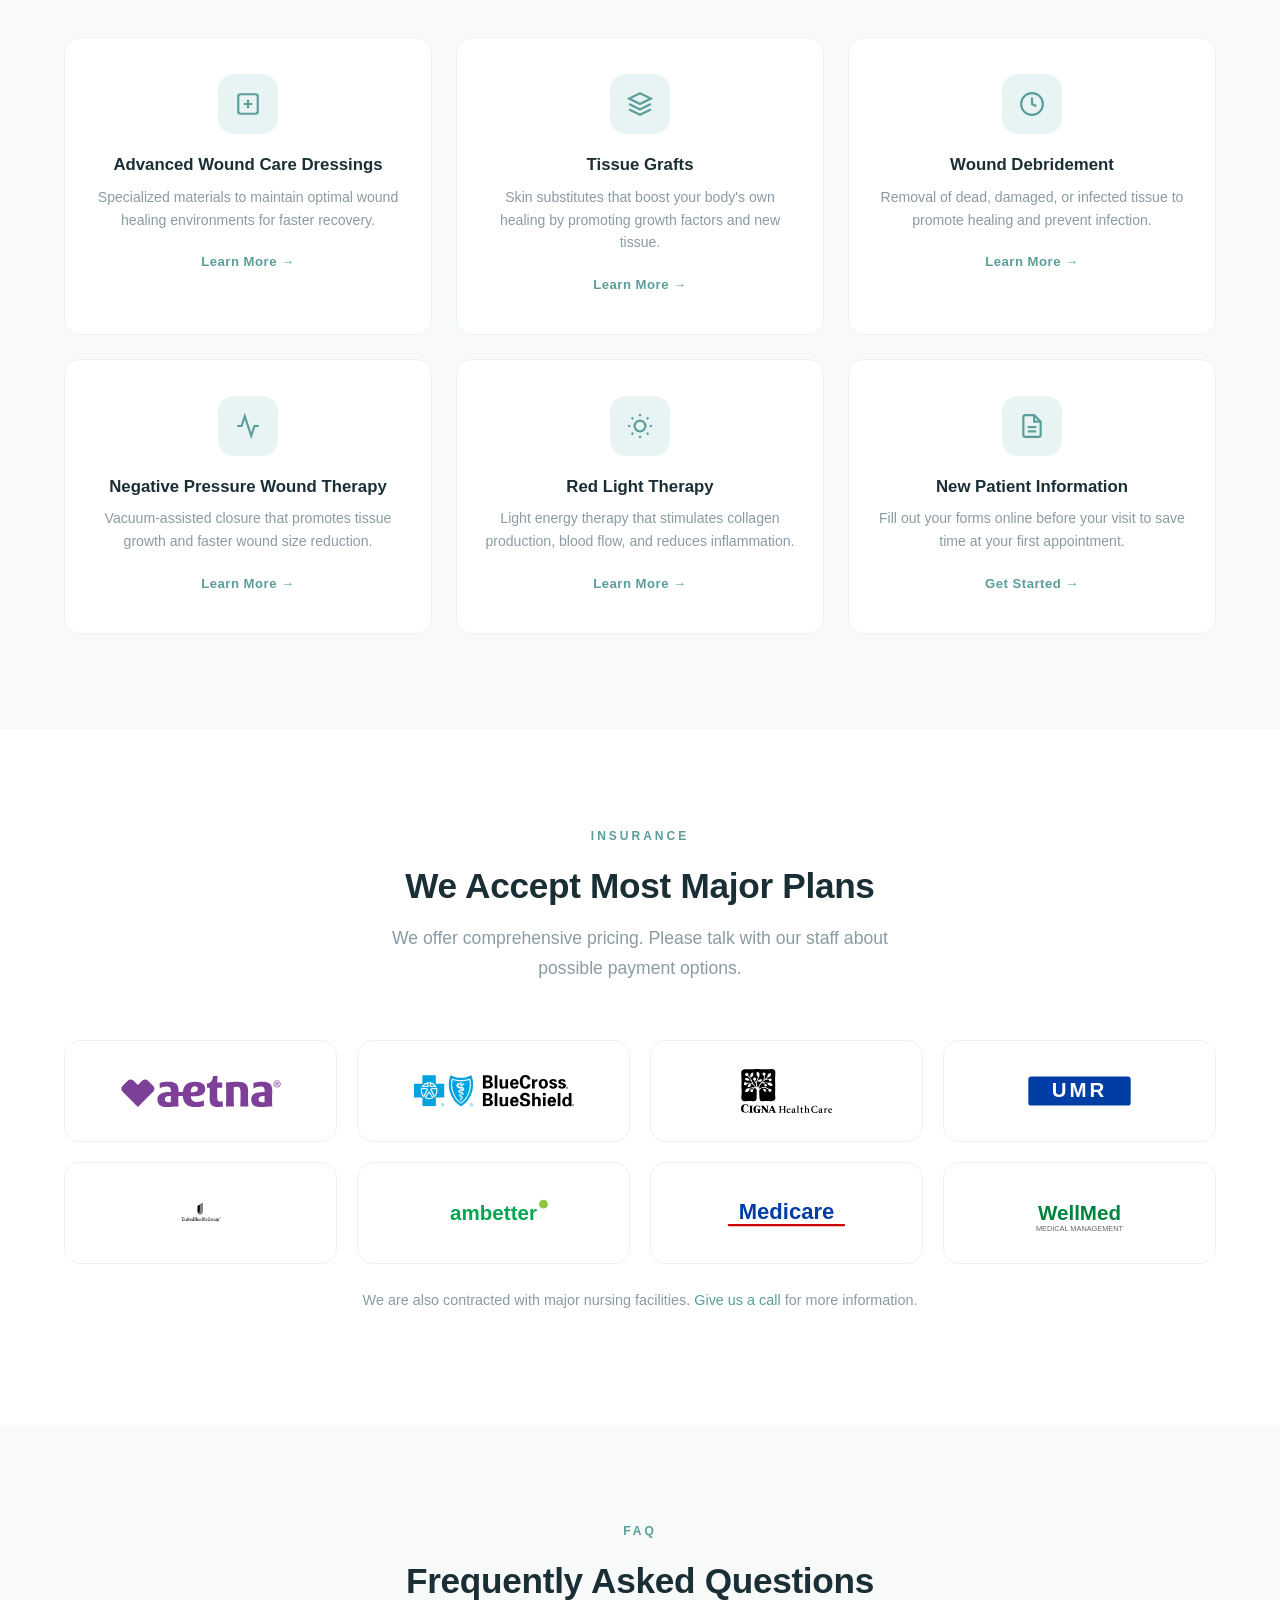
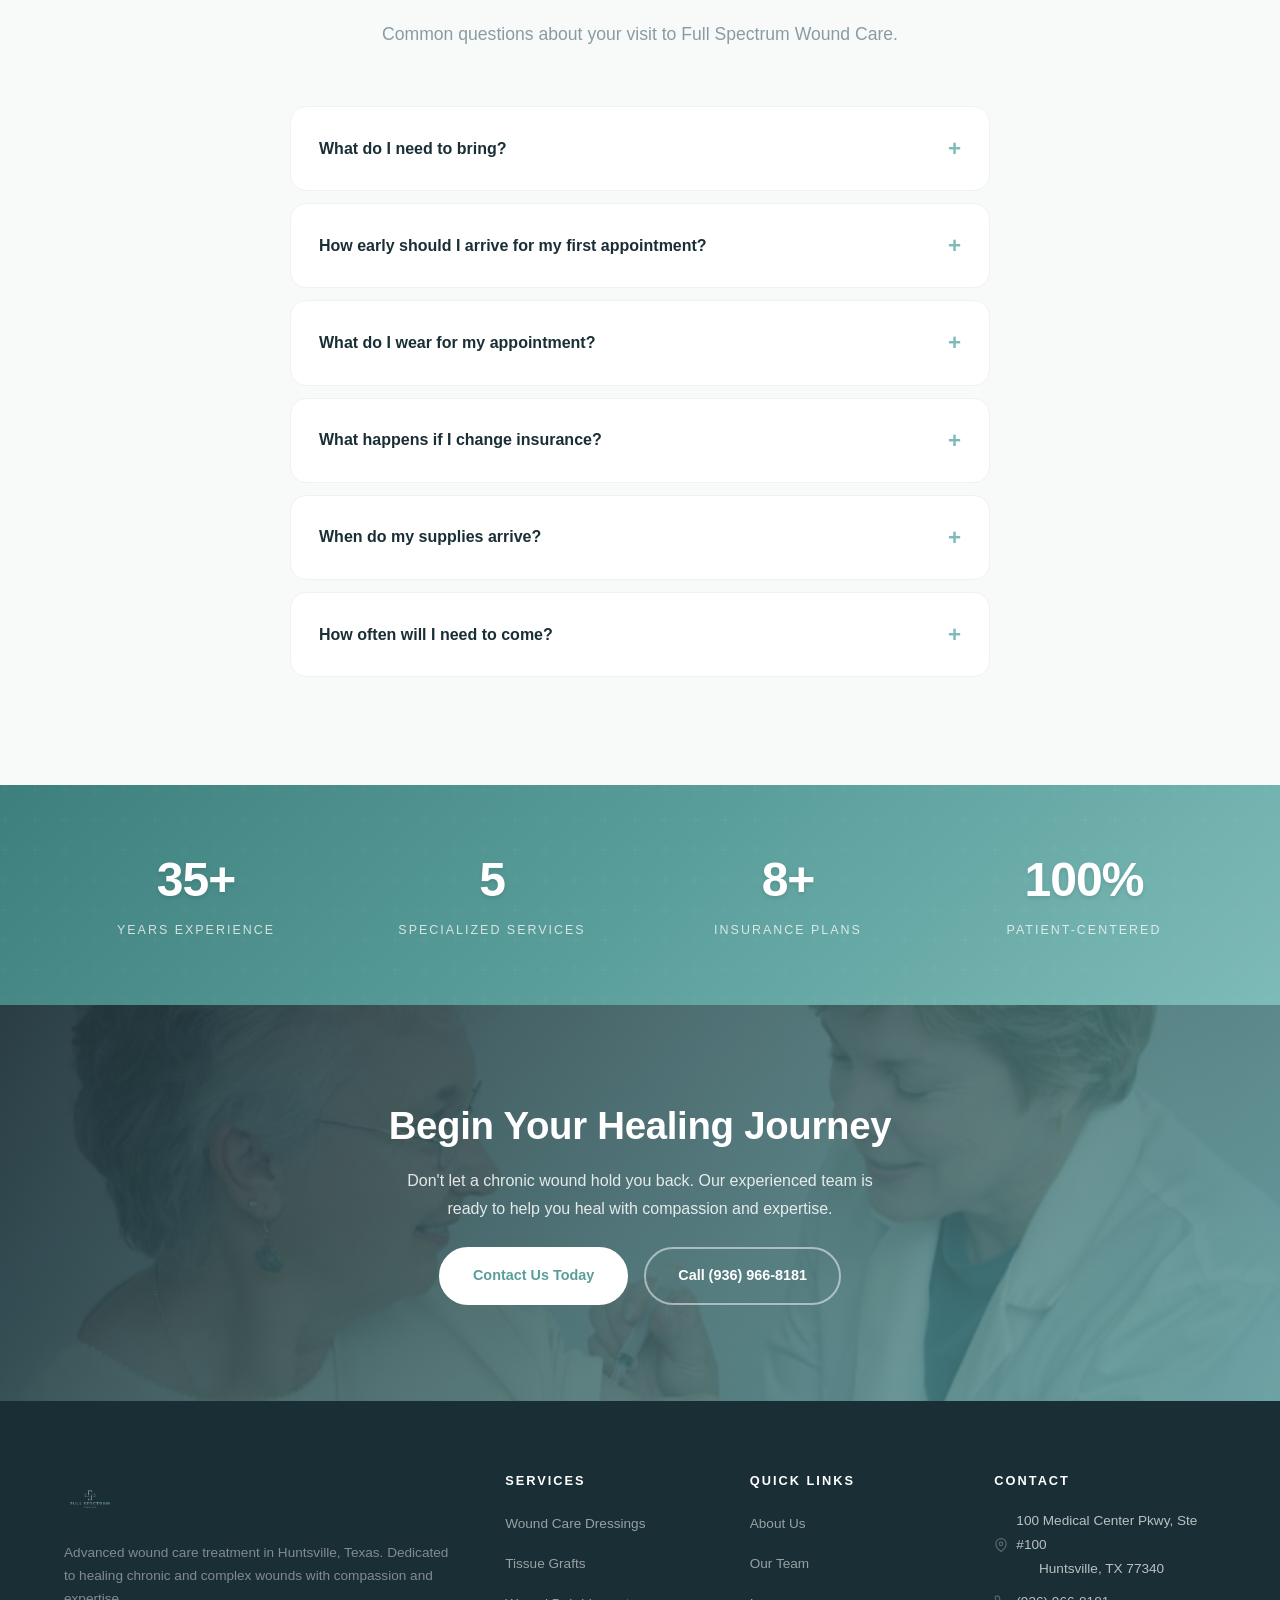
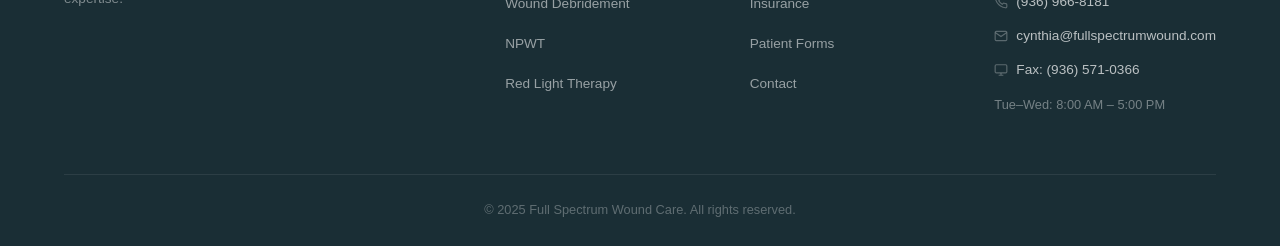
==== commit 43df0e32: "fix: transparent FSWC logo, real insurance logos (BCBS/Aetna/Cigna/UHC official SVGs), logos only no" ====
--- a/index.html
+++ b/index.html
@@ -5,14 +5,14 @@
   <meta name="viewport" content="width=device-width, initial-scale=1.0">
   <title>Full Spectrum Wound Care | Huntsville, TX</title>
   <link rel="icon" href="favicon.ico" />
-  <link rel="stylesheet" href="styles.css?v=8" />
+  <link rel="stylesheet" href="styles.css?v=9" />
 </head>
 <body>
 
   <!-- Navigation -->
   <nav class="navbar">
     <div class="container">
-      <a href="index.html" class="nav-logo"><img src="logo.png" alt="Full Spectrum Wound Care" class="footer-logo-img" /></a>
+      <a href="index.html" class="nav-logo"><img src="logo-transparent.png" alt="Full Spectrum Wound Care" /></a>
       <ul class="nav-links">
         <li><a href="index.html" class="active">Home</a></li>
         <li><a href="about.html">About</a></li>
@@ -135,14 +135,14 @@
         <p class="section-subtitle">We offer comprehensive pricing. Please talk with our staff about possible payment options.</p>
       </div>
       <div class="insurance-grid">
-        <div class="insurance-item"><img src="images/insurance/aetna.svg" alt="Aetna" /><span>Aetna</span></div>
-        <div class="insurance-item"><img src="images/insurance/bcbs.svg" alt="Blue Cross Blue Shield" /><span>Blue Cross Blue Shield</span></div>
-        <div class="insurance-item"><img src="images/insurance/cigna.svg" alt="Cigna" /><span>Cigna</span></div>
-        <div class="insurance-item"><img src="images/insurance/umr.svg" alt="UMR" /><span>UMR</span></div>
-        <div class="insurance-item"><img src="images/insurance/uhc.svg" alt="United Healthcare" /><span>United Healthcare</span></div>
-        <div class="insurance-item"><img src="images/insurance/ambetter.svg" alt="Ambetter" /><span>Ambetter</span></div>
-        <div class="insurance-item"><img src="images/insurance/medicare.svg" alt="Medicare" /><span>Medicare</span></div>
-        <div class="insurance-item"><img src="images/insurance/wellmed.svg" alt="WellMed" /><span>WellMed</span></div>
+        <div class="insurance-item"><img src="images/insurance/aetna.svg" alt="Aetna" /></div>
+        <div class="insurance-item"><img src="images/insurance/bcbs.svg" alt="Blue Cross Blue Shield" /></div>
+        <div class="insurance-item"><img src="images/insurance/cigna.svg" alt="Cigna" /></div>
+        <div class="insurance-item"><img src="images/insurance/umr.svg" alt="UMR" /></div>
+        <div class="insurance-item"><img src="images/insurance/uhc.svg" alt="United Healthcare" /></div>
+        <div class="insurance-item"><img src="images/insurance/ambetter.svg" alt="Ambetter" /></div>
+        <div class="insurance-item"><img src="images/insurance/medicare.svg" alt="Medicare" /></div>
+        <div class="insurance-item"><img src="images/insurance/wellmed.svg" alt="WellMed" /></div>
       </div>
       <p style="text-align: center; margin-top: 24px; color: var(--text-light); font-size: 0.9rem;">We are also contracted with major nursing facilities. <a href="contact.html">Give us a call</a> for more information.</p>
     </div>
@@ -214,7 +214,7 @@
     <div class="container">
       <div class="footer-grid">
         <div class="footer-brand">
-          <img src="logo.png" alt="Full Spectrum Wound Care" class="footer-logo-img" />
+          <img src="logo-transparent.png" alt="Full Spectrum Wound Care" class="footer-logo-img" />
           <p>Advanced wound care treatment in Huntsville, Texas. Dedicated to healing chronic and complex wounds with compassion and expertise.</p>
         </div>
         <div>
--- a/styles.css
+++ b/styles.css
@@ -26,7 +26,7 @@
   --radius-lg: 16px;
   --radius-xl: 24px;
   --max-width: 1200px;
-  --nav-height: 92px;
+  --nav-height: 96px;
 }
 
 /* Reset & Base */
@@ -78,7 +78,7 @@
 .navbar.scrolled { border-bottom-color: var(--border-light); box-shadow: 0 1px 24px var(--shadow); }
 .navbar .container { display: flex; align-items: center; justify-content: space-between; height: 100%; }
 .nav-logo { display: flex; align-items: center; text-decoration: none; }
-.nav-logo img { height: 72px; width: auto; object-fit: contain; }
+.nav-logo img { height: 80px; width: auto; object-fit: contain; mix-blend-mode: multiply; }
 .nav-links { display: flex; align-items: center; gap: 36px; list-style: none; }
 .nav-links a {
   color: var(--text-body); font-size: 0.88rem; font-weight: 500;
@@ -313,8 +313,7 @@
   align-items: center; justify-content: center; gap: 10px; min-height: 100px;
 }
 .insurance-item:hover { border-color: var(--teal); box-shadow: 0 4px 16px var(--shadow); transform: translateY(-2px); }
-.insurance-item img { height: 36px; width: auto; max-width: 140px; object-fit: contain; }
-.insurance-item span { font-size: 0.72rem; color: var(--text-light); font-weight: 500; text-transform: uppercase; letter-spacing: 0.5px; }
+.insurance-item img { height: 44px; width: auto; max-width: 160px; object-fit: contain; }
 
 /* ============================================
    Contact
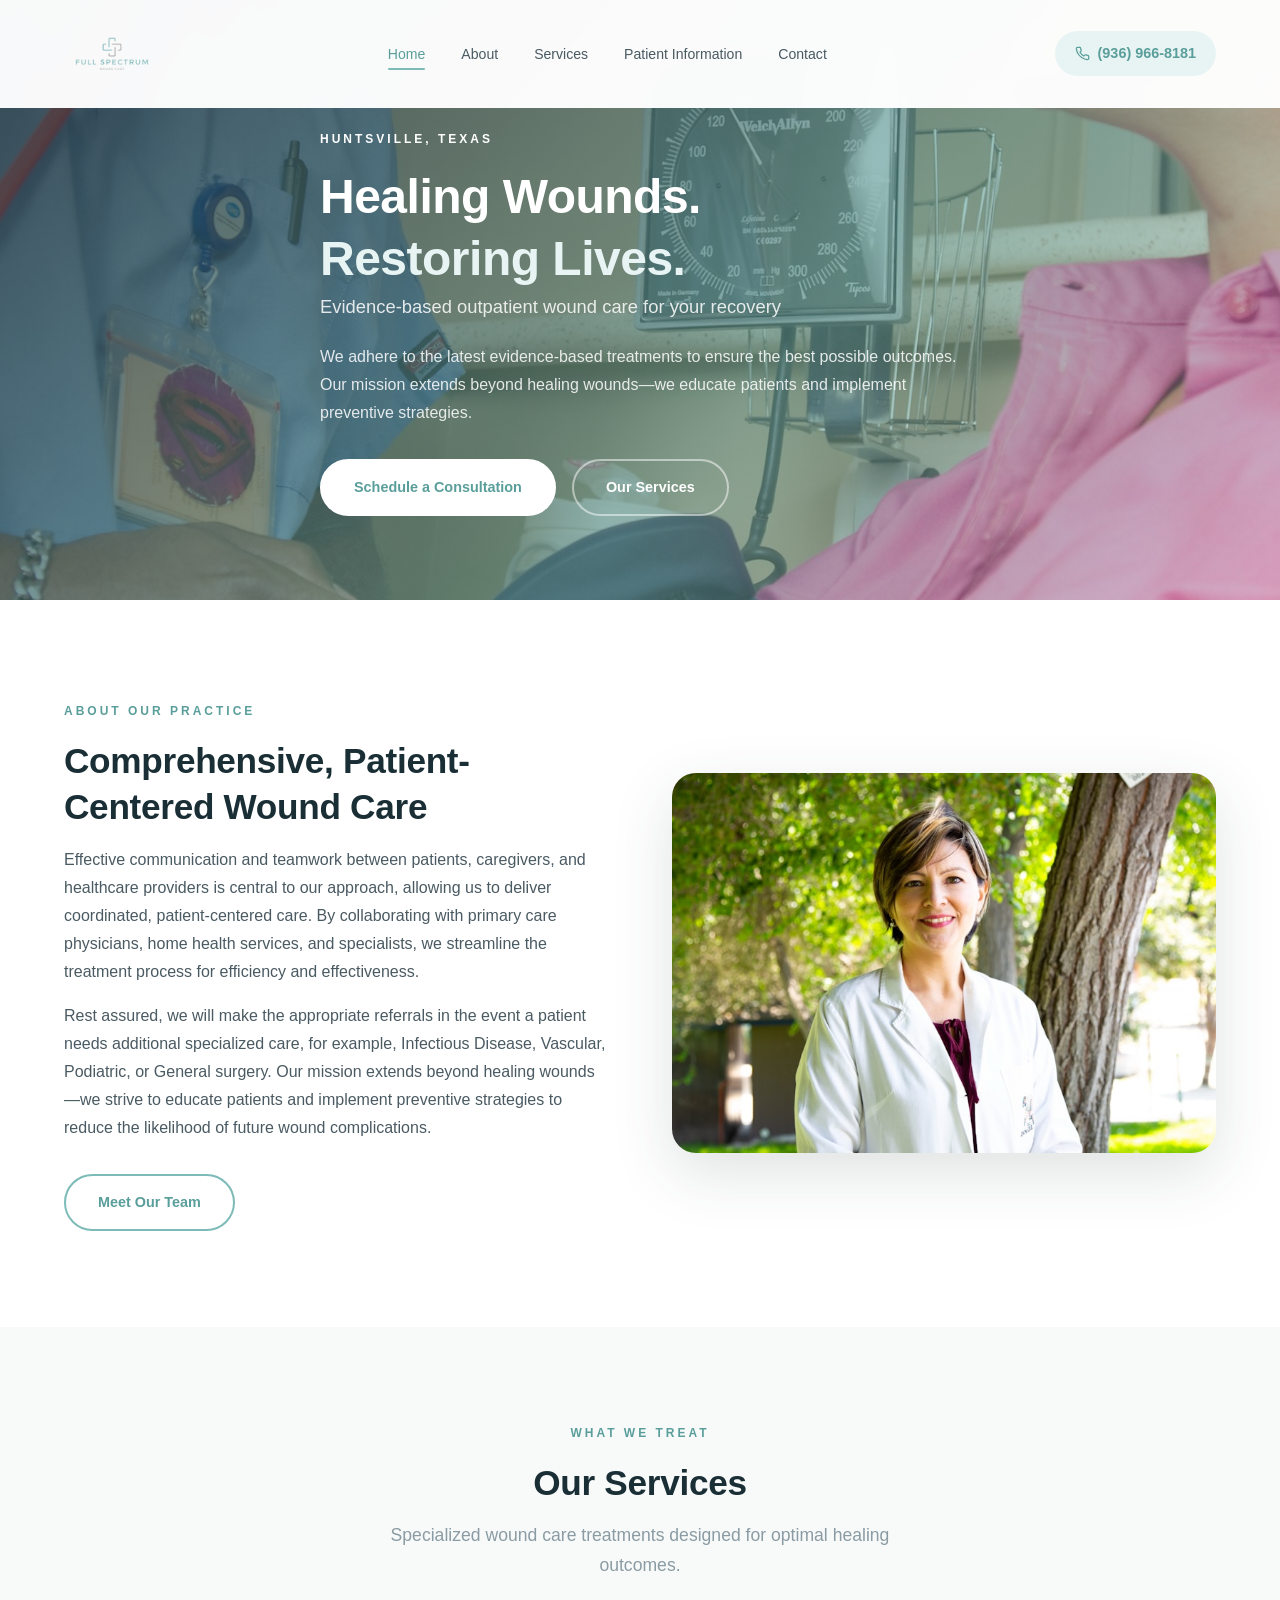
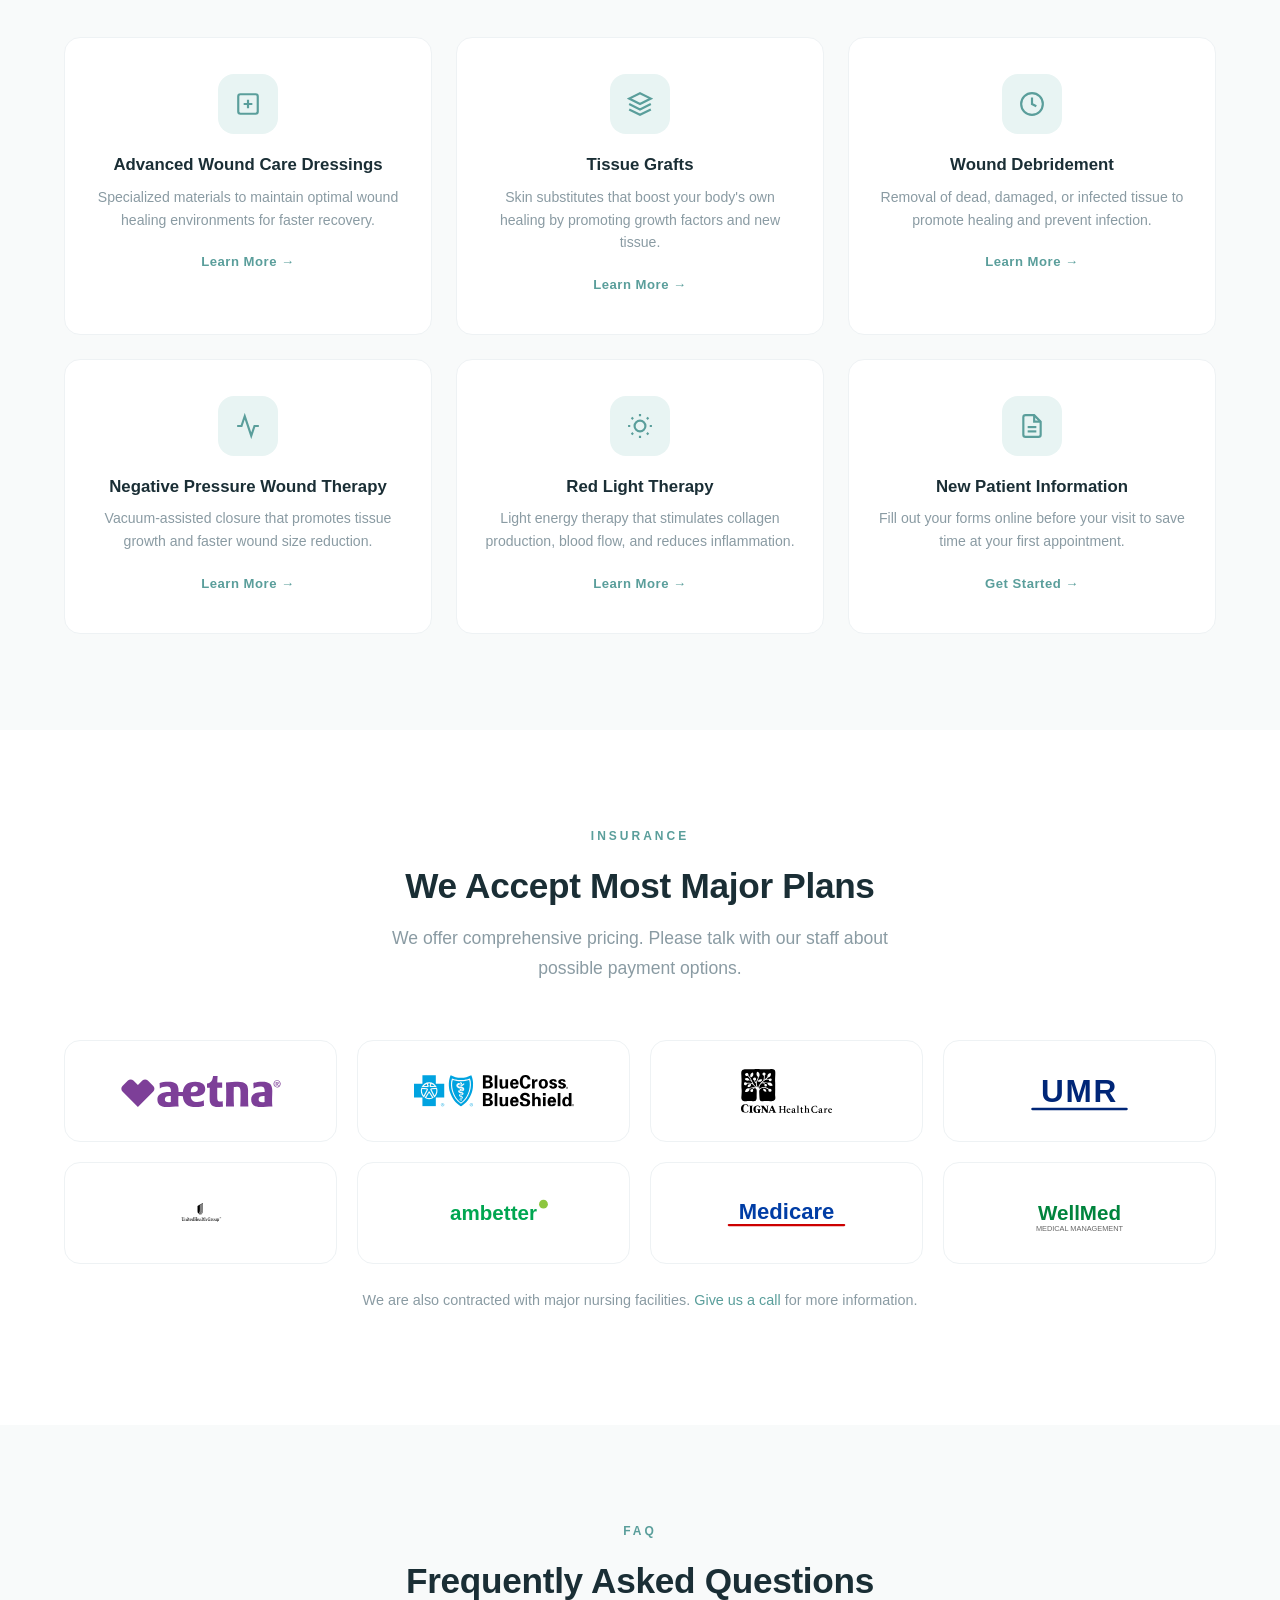
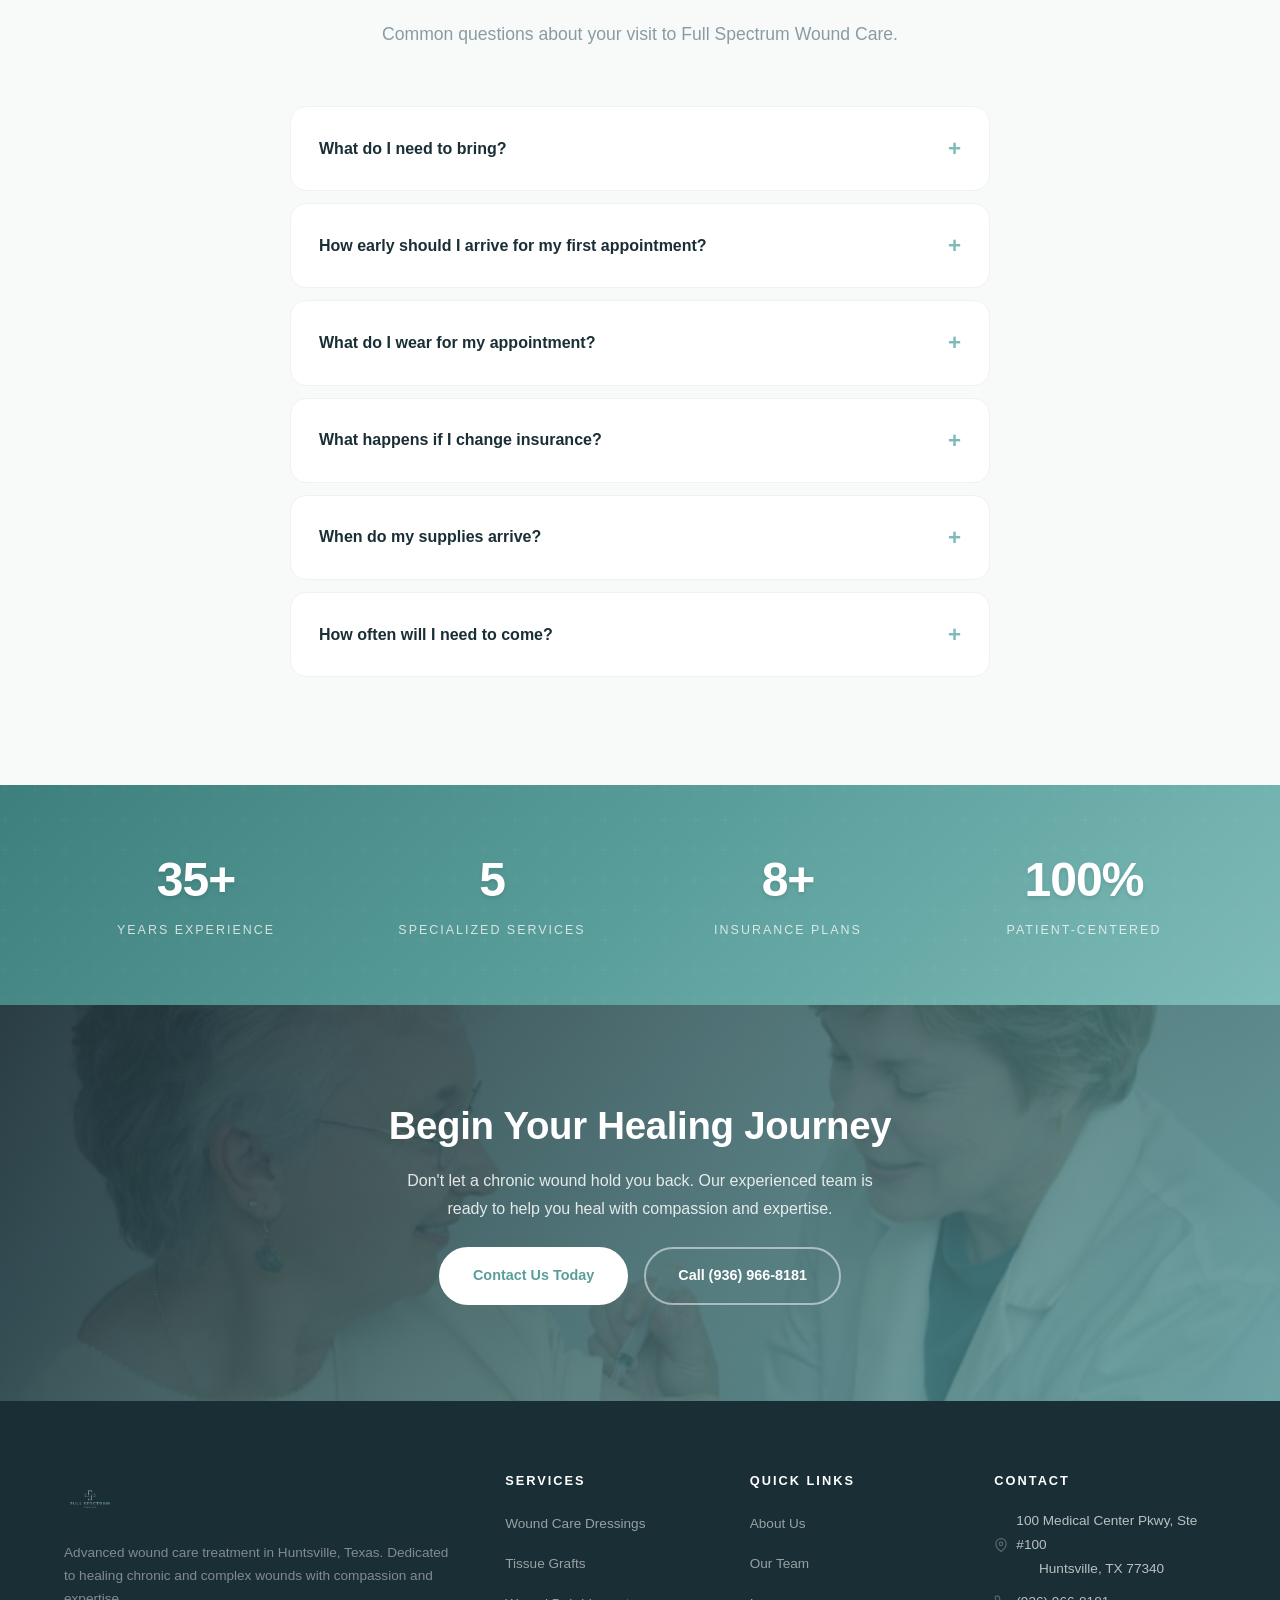
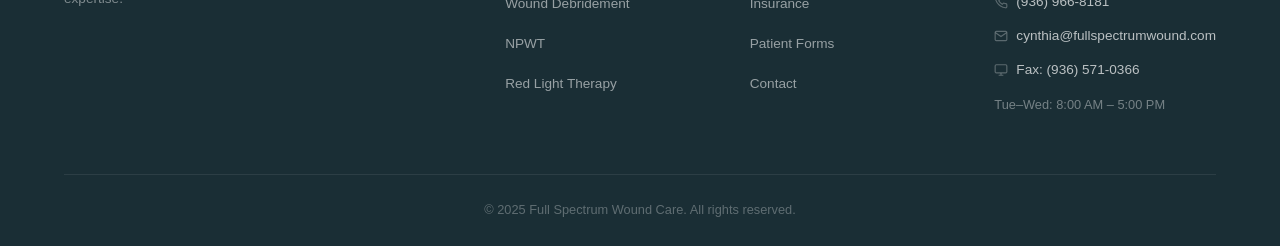
==== commit ee56ca2c: "fix: UMR logo cleaner style, nav logo bigger 96px" ====
--- a/index.html
+++ b/index.html
@@ -5,7 +5,7 @@
   <meta name="viewport" content="width=device-width, initial-scale=1.0">
   <title>Full Spectrum Wound Care | Huntsville, TX</title>
   <link rel="icon" href="favicon.ico" />
-  <link rel="stylesheet" href="styles.css?v=9" />
+  <link rel="stylesheet" href="styles.css?v=10" />
 </head>
 <body>
 
--- a/styles.css
+++ b/styles.css
@@ -26,7 +26,7 @@
   --radius-lg: 16px;
   --radius-xl: 24px;
   --max-width: 1200px;
-  --nav-height: 96px;
+  --nav-height: 108px;
 }
 
 /* Reset & Base */
@@ -78,7 +78,7 @@
 .navbar.scrolled { border-bottom-color: var(--border-light); box-shadow: 0 1px 24px var(--shadow); }
 .navbar .container { display: flex; align-items: center; justify-content: space-between; height: 100%; }
 .nav-logo { display: flex; align-items: center; text-decoration: none; }
-.nav-logo img { height: 80px; width: auto; object-fit: contain; mix-blend-mode: multiply; }
+.nav-logo img { height: 96px; width: auto; object-fit: contain; }
 .nav-links { display: flex; align-items: center; gap: 36px; list-style: none; }
 .nav-links a {
   color: var(--text-body); font-size: 0.88rem; font-weight: 500;
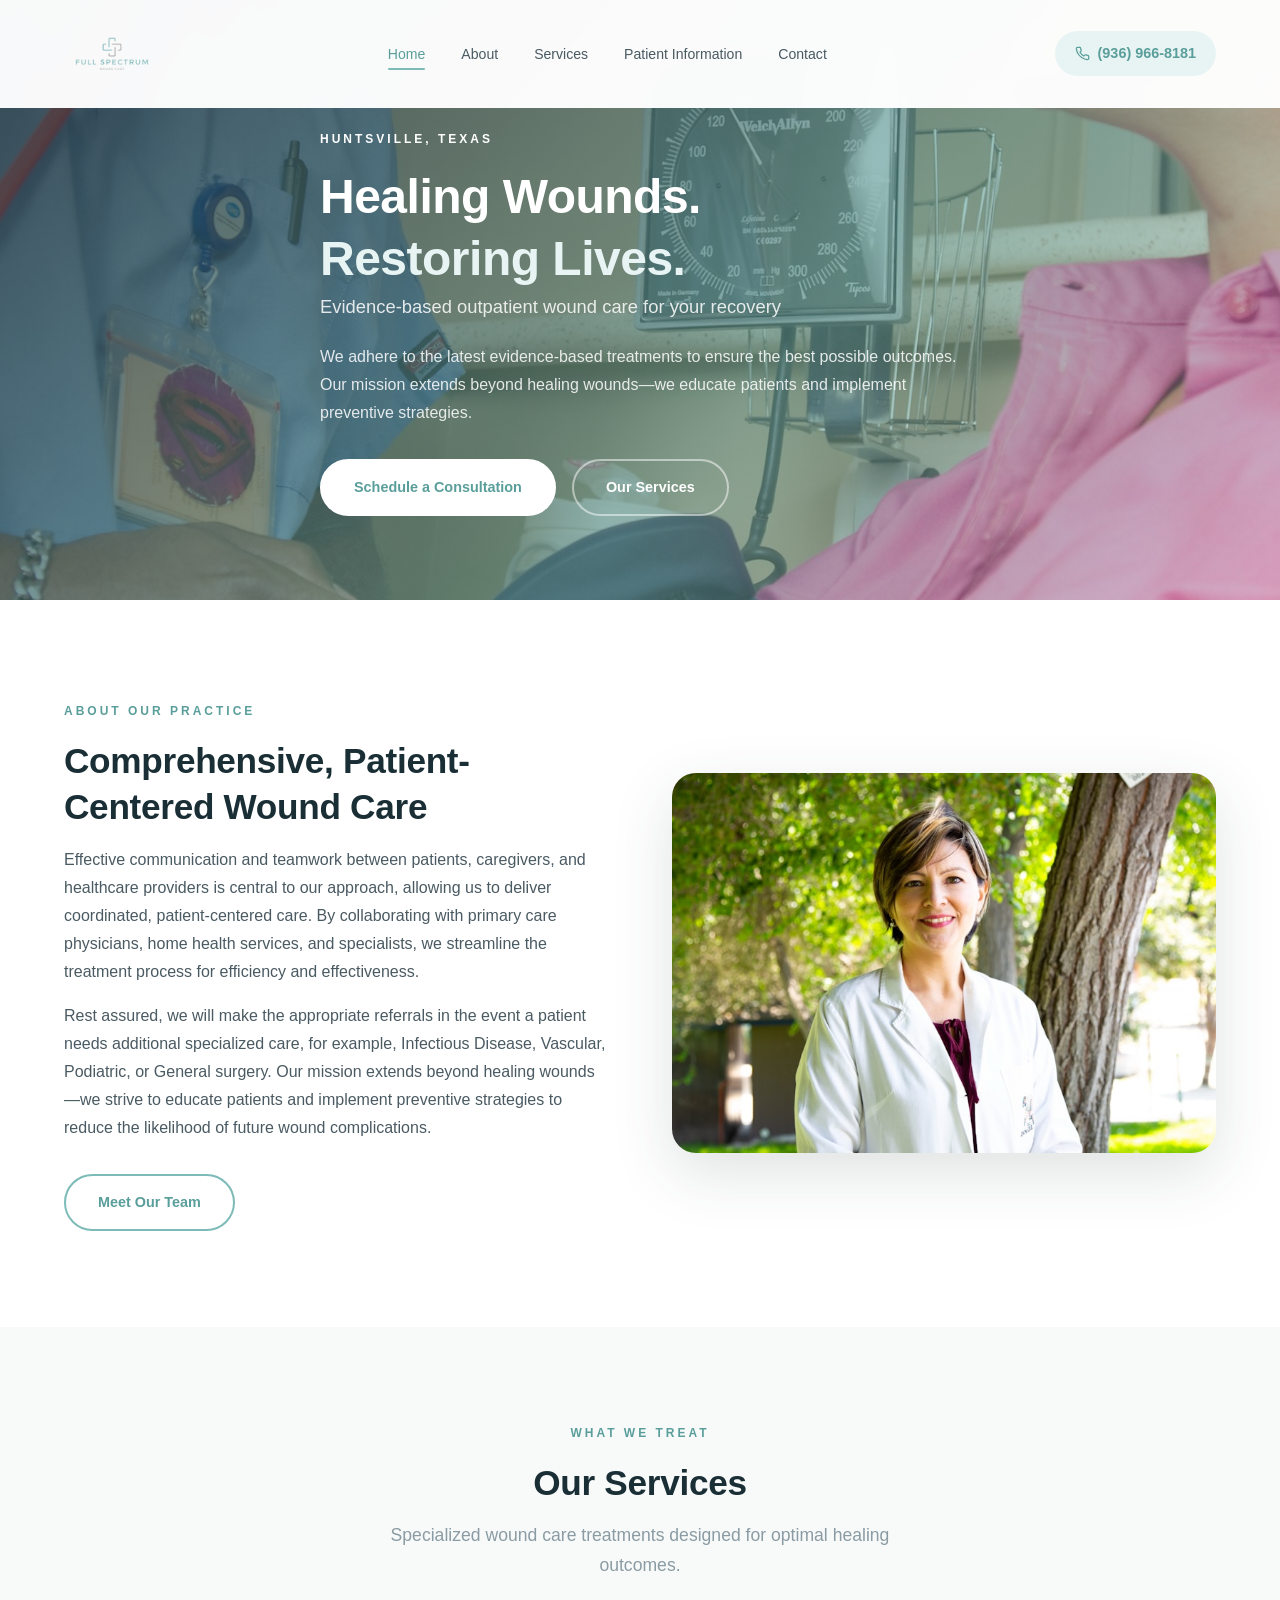
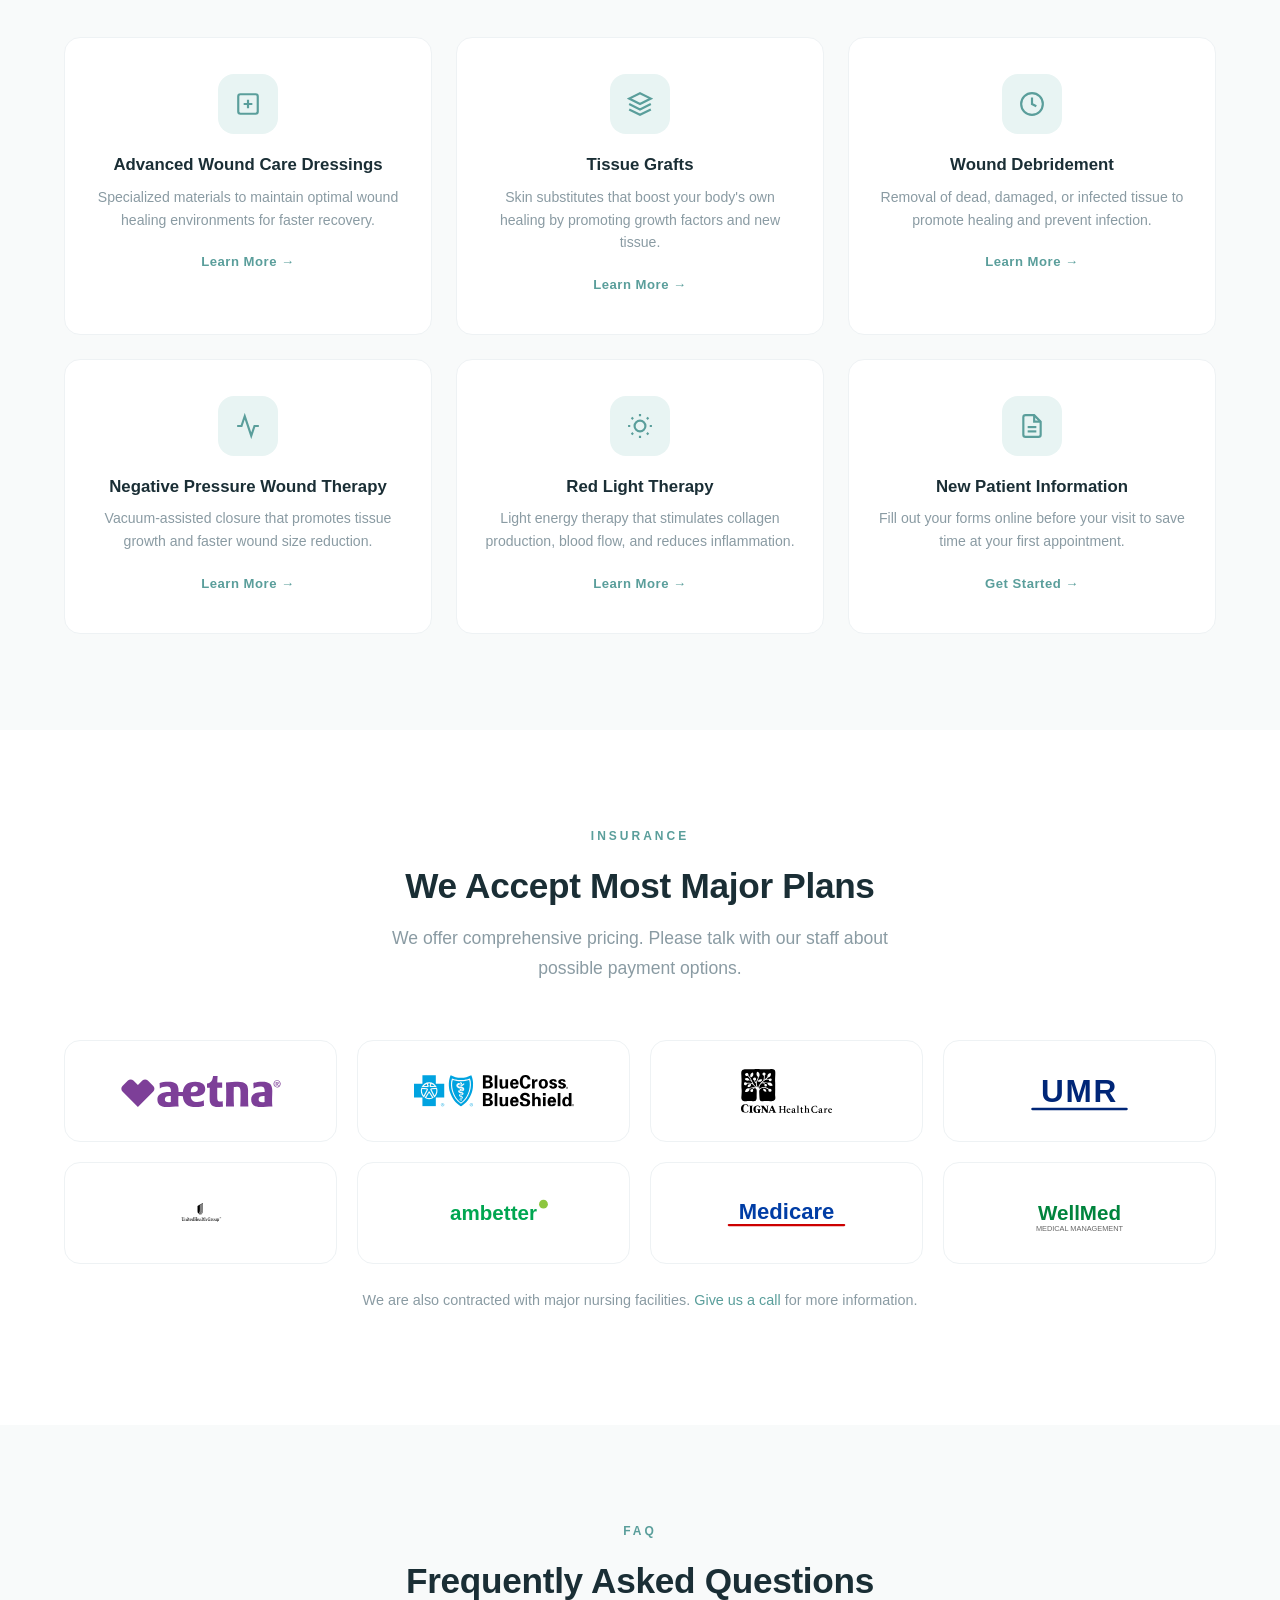
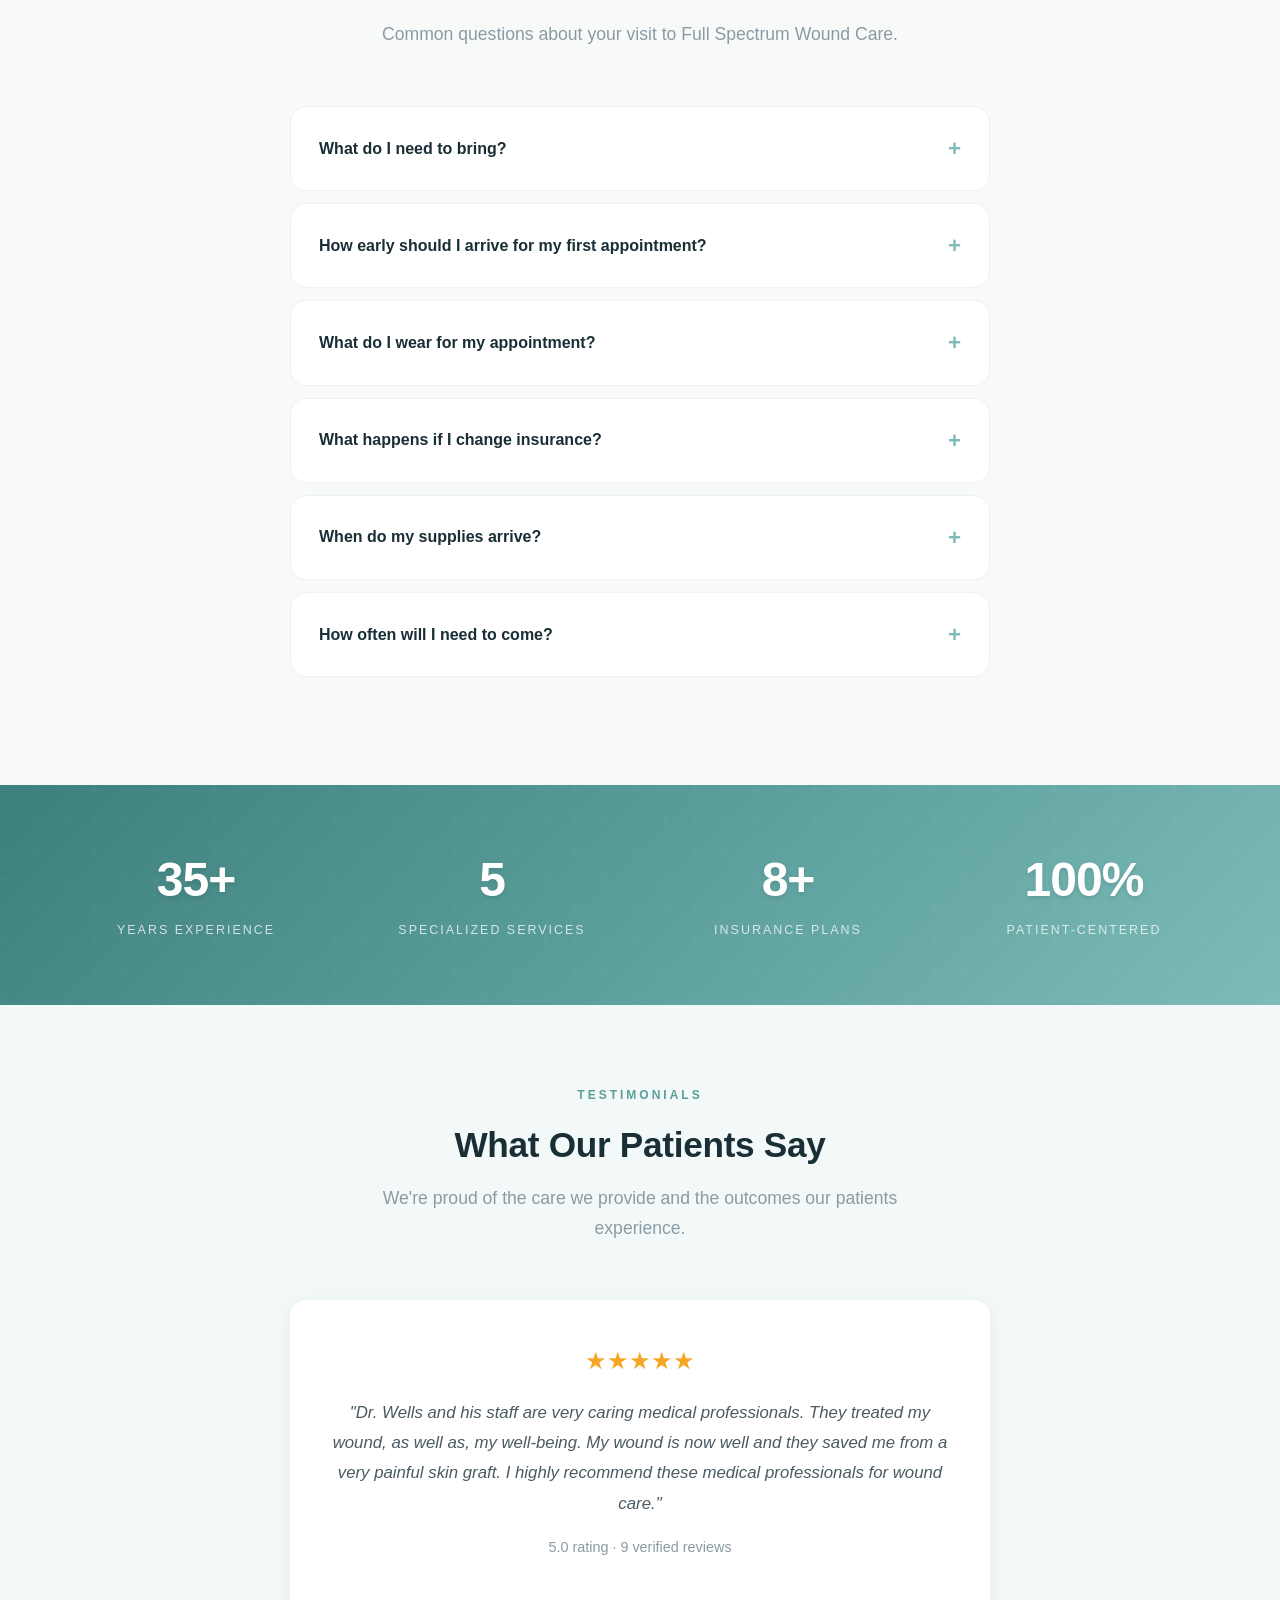
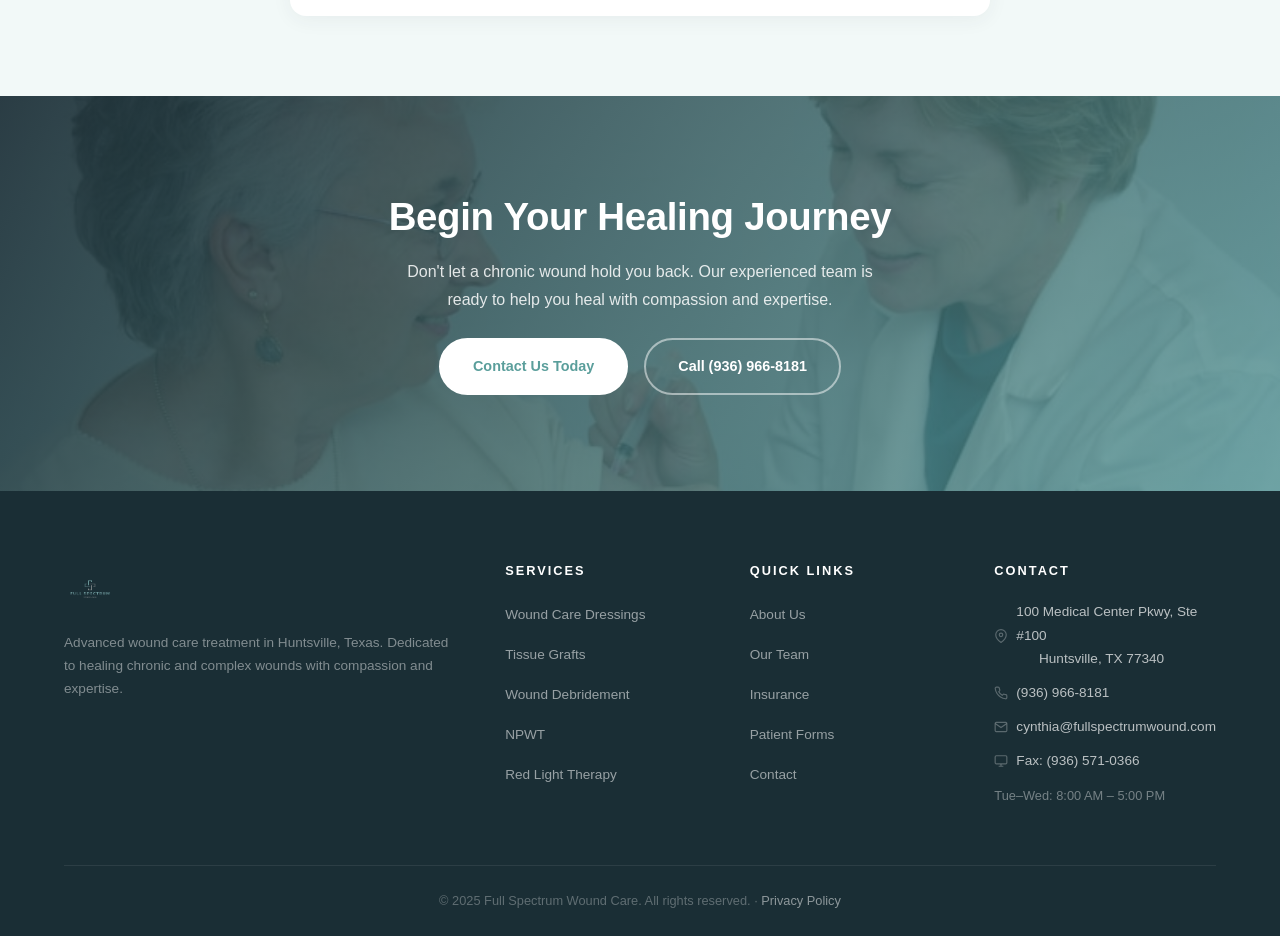
==== commit 62dfe9ce: "feat: staff photos, SEO, testimonials, privacy policy, accessibility - Replace avatar placeholders w" ====
--- a/index.html
+++ b/index.html
@@ -3,9 +3,53 @@
 <head>
   <meta charset="UTF-8">
   <meta name="viewport" content="width=device-width, initial-scale=1.0">
+  <meta name="description" content="Full Spectrum Wound Care in Huntsville, TX provides evidence-based outpatient wound care including advanced dressings, tissue grafts, debridement, NPWT, and red light therapy. Call (936) 966-8181.">
+  <meta property="og:title" content="Full Spectrum Wound Care | Huntsville, TX">
+  <meta property="og:description" content="Evidence-based outpatient wound care in Huntsville, Texas. Advanced dressings, tissue grafts, debridement, NPWT, and red light therapy.">
+  <meta property="og:type" content="website">
+  <meta property="og:url" content="https://fullspectrumwound.com/">
   <title>Full Spectrum Wound Care | Huntsville, TX</title>
   <link rel="icon" href="favicon.ico" />
-  <link rel="stylesheet" href="styles.css?v=10" />
+  <link rel="stylesheet" href="styles.css?v=11" />
+  <script type="application/ld+json">
+  {
+    "@context": "https://schema.org",
+    "@type": "MedicalBusiness",
+    "name": "Full Spectrum Wound Care",
+    "description": "Evidence-based outpatient wound care clinic in Huntsville, Texas specializing in advanced dressings, tissue grafts, wound debridement, negative pressure wound therapy, and red light therapy.",
+    "url": "https://fullspectrumwound.com",
+    "telephone": "+19369668181",
+    "faxNumber": "+19365710366",
+    "email": "cynthia@fullspectrumwound.com",
+    "address": {
+      "@type": "PostalAddress",
+      "streetAddress": "100 Medical Center Pkwy, Ste #100",
+      "addressLocality": "Huntsville",
+      "addressRegion": "TX",
+      "postalCode": "77340",
+      "addressCountry": "US"
+    },
+    "geo": {
+      "@type": "GeoCoordinates",
+      "latitude": 30.7235,
+      "longitude": -95.5508
+    },
+    "openingHoursSpecification": [
+      {
+        "@type": "OpeningHoursSpecification",
+        "dayOfWeek": ["Tuesday", "Wednesday"],
+        "opens": "08:00",
+        "closes": "17:00"
+      }
+    ],
+    "aggregateRating": {
+      "@type": "AggregateRating",
+      "ratingValue": "5.0",
+      "reviewCount": "9"
+    },
+    "medicalSpecialty": "Wound Care"
+  }
+  </script>
 </head>
 <body>
 
@@ -197,6 +241,22 @@
     </div>
   </div>
 
+  <!-- Testimonials -->
+  <section class="testimonial-section">
+    <div class="container">
+      <div class="fade-in">
+        <span class="section-label" style="display: block; text-align: center;">Testimonials</span>
+        <h2 class="section-title">What Our Patients Say</h2>
+        <p class="section-subtitle">We're proud of the care we provide and the outcomes our patients experience.</p>
+      </div>
+      <div class="testimonial-card fade-in">
+        <div class="testimonial-stars" aria-label="5 out of 5 stars">★★★★★</div>
+        <p class="testimonial-text">"Dr. Wells and his staff are very caring medical professionals. They treated my wound, as well as, my well-being. My wound is now well and they saved me from a very painful skin graft. I highly recommend these medical professionals for wound care."</p>
+        <p class="testimonial-rating">5.0 rating · 9 verified reviews</p>
+      </div>
+    </div>
+  </section>
+
   <!-- CTA with background -->
   <section class="cta-section">
     <div class="container">
@@ -247,7 +307,7 @@
         </div>
       </div>
       <div class="footer-bottom">
-        &copy; 2025 Full Spectrum Wound Care. All rights reserved.
+        &copy; 2025 Full Spectrum Wound Care. All rights reserved. · <a href="privacy-policy.html" style="color: rgba(255,255,255,0.5);">Privacy Policy</a>
       </div>
     </div>
   </footer>
--- a/styles.css
+++ b/styles.css
@@ -235,6 +235,23 @@
   width: 72px; height: 72px; border-radius: 50%; background: linear-gradient(135deg, var(--teal-light) 0%, var(--teal) 100%);
   display: flex; align-items: center; justify-content: center; font-size: 1.3rem;
   font-weight: 700; color: white; flex-shrink: 0; box-shadow: 0 4px 12px rgba(125,187,184,0.3);
+  overflow: hidden;
+}
+.team-avatar img {
+  width: 100%; height: 100%; object-fit: cover; border-radius: 50%;
+}
+.testimonial-section { background: var(--teal-bg); padding: 80px 0; }
+.testimonial-card {
+  background: var(--white); border-radius: var(--radius-lg); padding: 40px;
+  box-shadow: 0 4px 20px var(--shadow); max-width: 700px; margin: 0 auto;
+  text-align: center;
+}
+.testimonial-stars { color: #f5a623; font-size: 1.5rem; margin-bottom: 16px; }
+.testimonial-text { font-size: 1.05rem; line-height: 1.8; font-style: italic; color: var(--text-body); margin-bottom: 16px; }
+.testimonial-rating { font-size: 0.9rem; color: var(--text-light); }
+.treatment-room-img {
+  border-radius: var(--radius-lg); box-shadow: 0 8px 30px var(--shadow-md);
+  margin: 32px auto; max-width: 600px;
 }
 .team-info h3 { margin-bottom: 4px; font-size: 1.15rem; }
 .team-info .role { color: var(--teal); font-size: 0.82rem; font-weight: 600; letter-spacing: 0.3px; }
